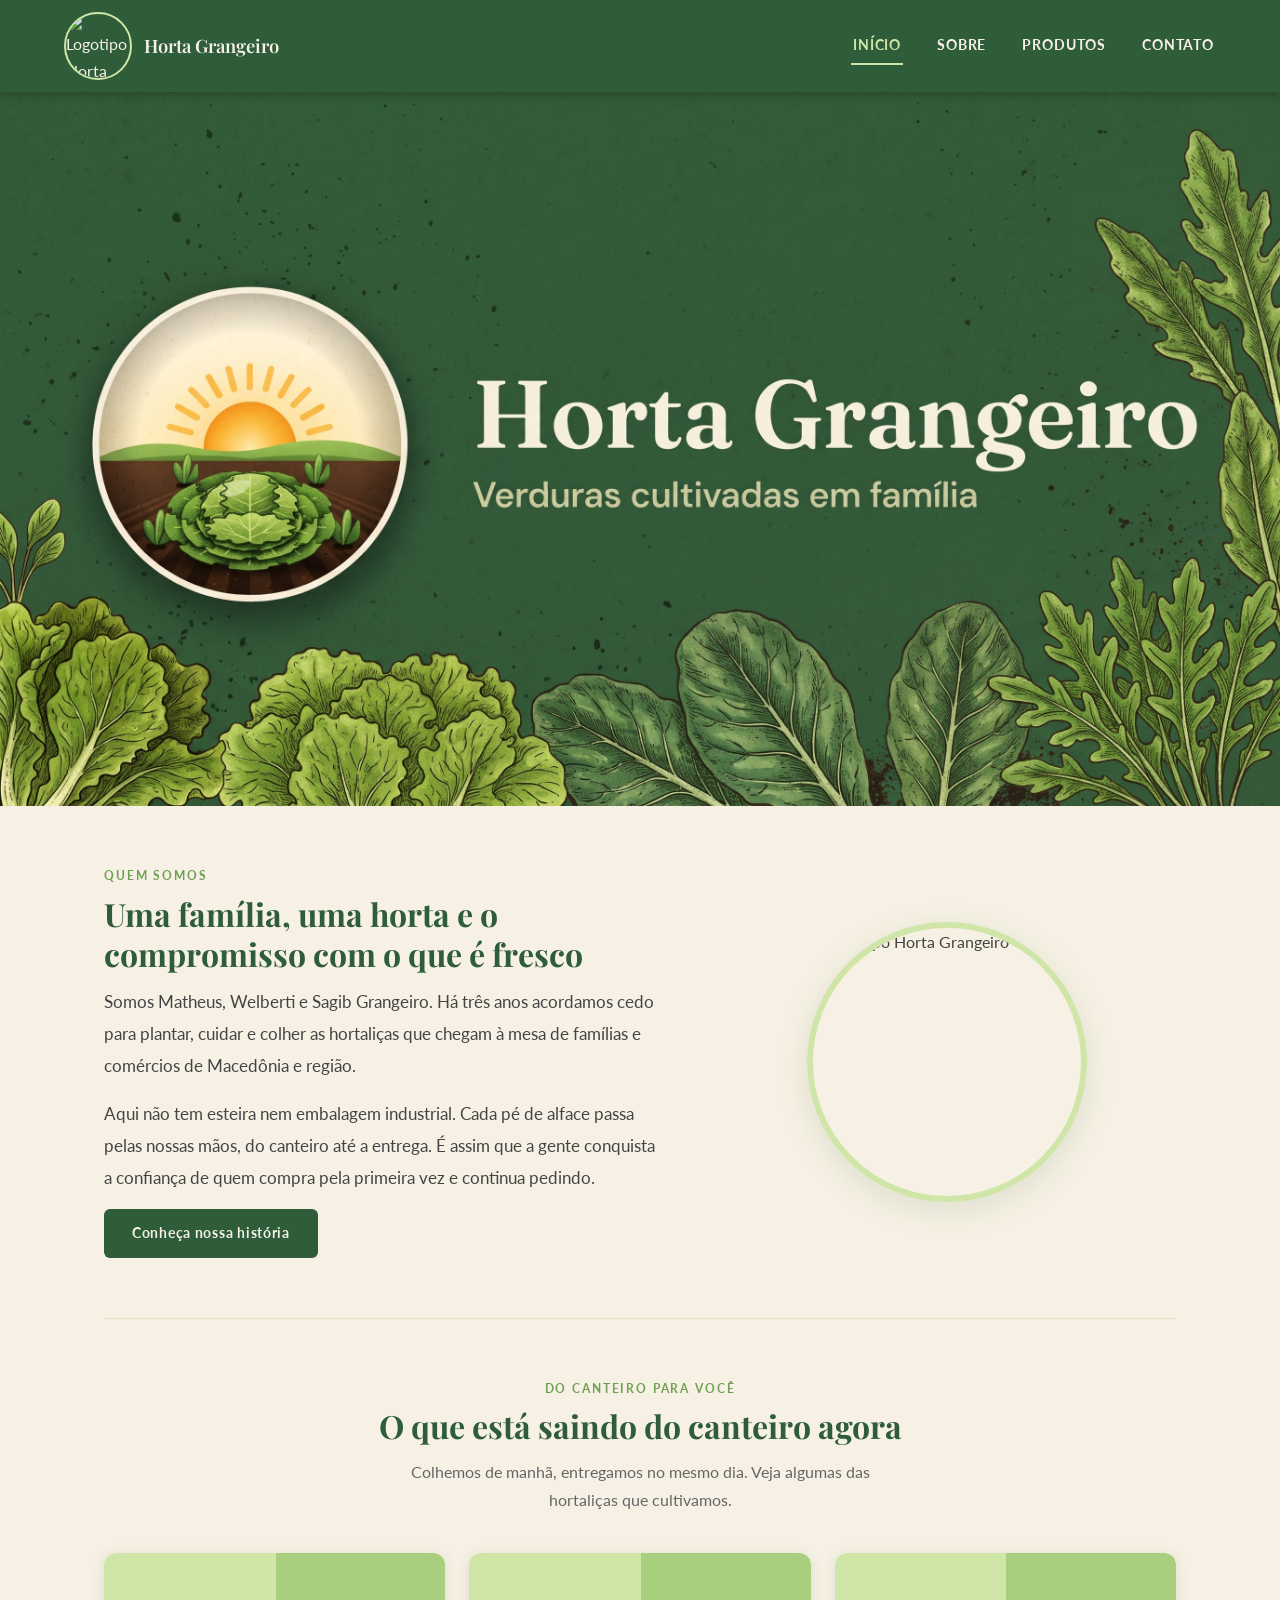
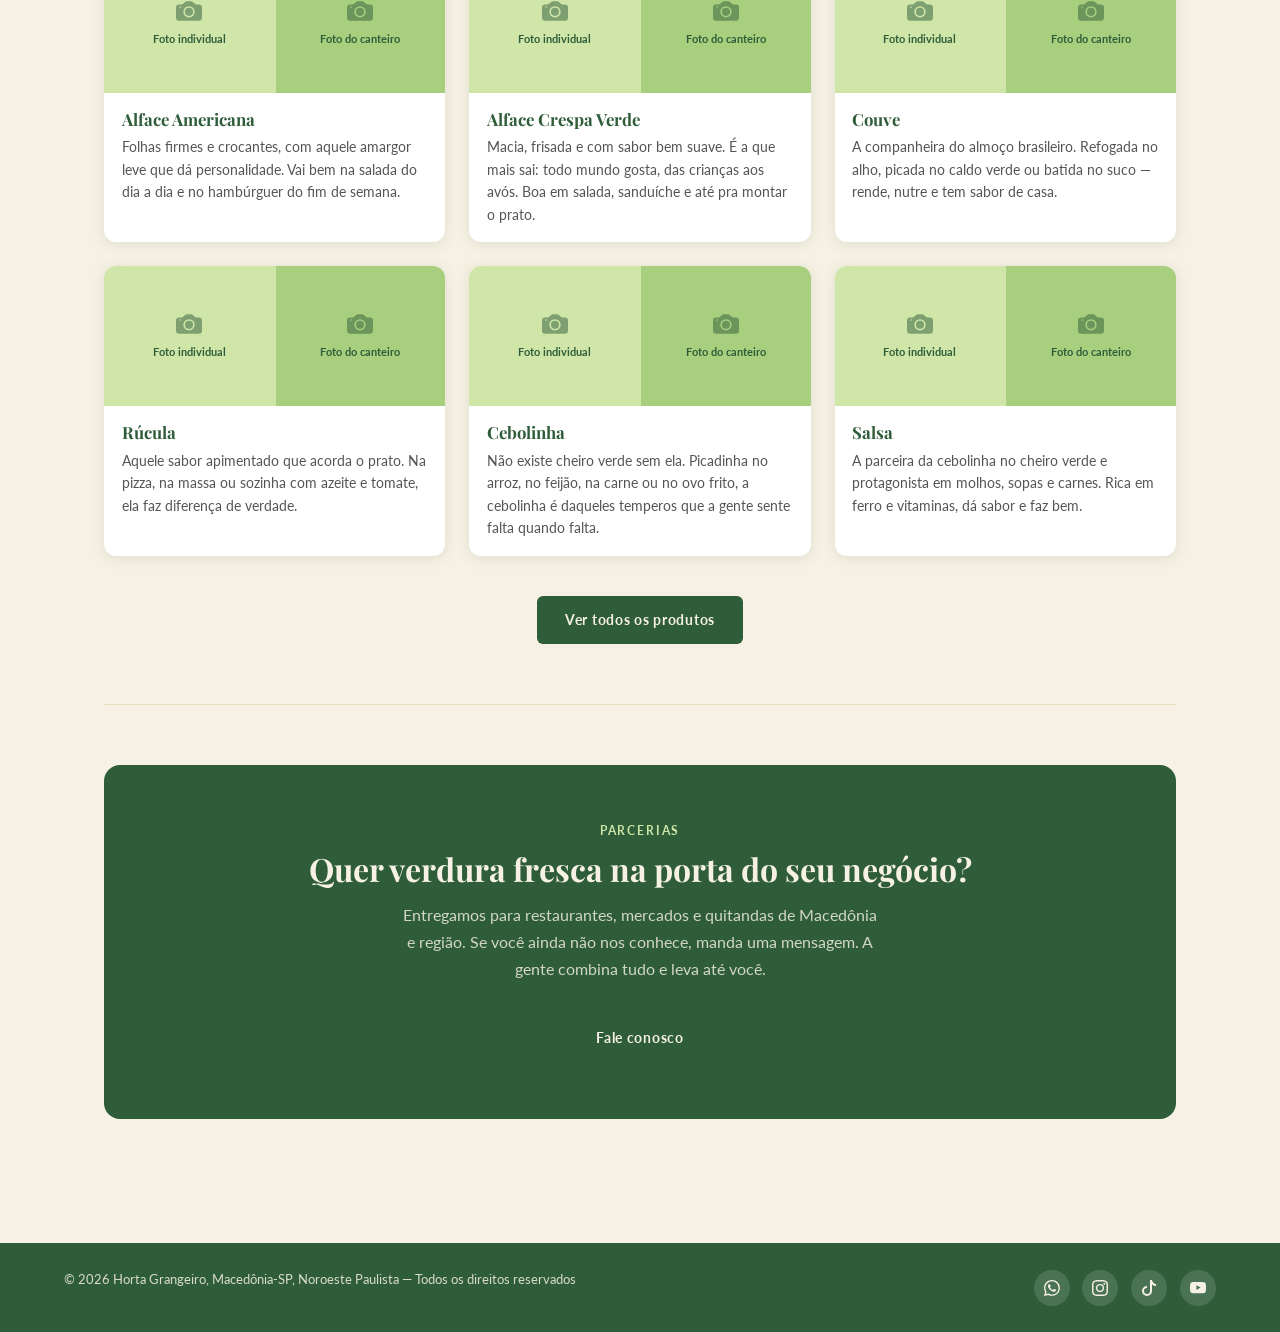
==== index.html @ 8662a0f0 "Atualizar estilos, imagens, scripts e páginas HTML Renomeia imagens, adiciona scripts JS para menu e" ====
<!DOCTYPE html>
<html lang="pt-BR">
<head>
    <meta charset="UTF-8">
    <meta name="viewport" content="width=device-width, initial-scale=1.0">
    <title>Horta Grangeiro — Verduras Frescas em Macedônia, SP</title>
    <meta name="description" content="Horta Grangeiro: hortaliças cultivadas com cuidado pela família Grangeiro em Macedônia, SP. Produtos frescos, saudáveis e direto da terra.">
    <meta property="og:title" content="Horta Grangeiro — Verduras Frescas em Macedônia, SP">
    <meta property="og:description" content="Hortaliças cultivadas com cuidado pela família Grangeiro em Macedônia, SP. Produtos frescos, saudáveis e direto da terra.">
    <meta property="og:type" content="website">
    <meta property="og:image" content="Assets/Imagens/logo.jpg">
    <meta property="og:locale" content="pt_BR">
    <link rel="icon" type="image/png" href="Assets/Imagens/Favicon/Retangulo.png">
    <link rel="stylesheet" href="Assets/Css/style.css">
    <link rel="stylesheet" href="Assets/Css/tablet.css">
    <link rel="stylesheet" href="Assets/Css/mobile.css">
</head>
<body>

    <a href="#conteudo-principal" class="pular-conteudo">Pular para o conteúdo</a>

    <header class="cabecalho">
        <a href="index.html" class="cabecalho-logo" aria-label="Horta Grangeiro — Voltar para a página inicial">
            <img src="Assets/Imagens/logo.jpg" alt="Logotipo Horta Grangeiro">
            <span class="cabecalho-nome">Horta Grangeiro</span>
        </a>

        <button type="button" class="menu-botao" aria-label="Abrir ou fechar menu de navegação" aria-expanded="false" aria-controls="navegacao-principal">
            <span></span><span></span><span></span>
        </button>

        <nav id="navegacao-principal" class="navegacao" aria-label="Menu principal da Horta Grangeiro">
            <a href="index.html" class="pagina-atual" aria-current="page">Início</a>
            <a href="sobre.html">Sobre</a>
            <a href="produtos.html">Produtos</a>
            <a href="contato.html">Contato</a>
        </nav>
    </header>

    <main class="conteudo" id="conteudo-principal">

        <section class="secao-banner">
            <h1 class="titulo-oculto">Horta Grangeiro — Verduras Frescas em Macedônia, SP</h1>
            <figure class="banner-principal">
                <img src="Assets/Imagens/banner-horta-grangeiro.jpg"
                     alt="Banner Horta Grangeiro — verduras frescas cultivadas em família"
                     width="1280" height="720">
            </figure>
        </section>

        <section class="secao" aria-labelledby="quem-somos-titulo">
            <div class="apresentacao-horta">
                <div class="apresentacao-texto">
                    <span class="rotulo-secao">Quem somos</span>
                    <h2 id="quem-somos-titulo">Uma família, uma horta e o compromisso com o que é fresco</h2>
                    <p>
                        Somos Matheus, Welberti e Sagib Grangeiro. Há três anos
                        acordamos cedo para plantar, cuidar e colher as hortaliças
                        que chegam à mesa de famílias e comércios de Macedônia e região.
                    </p>
                    <p>
                        Aqui não tem esteira nem embalagem industrial. Cada pé de alface
                        passa pelas nossas mãos, do canteiro até a entrega. É assim que
                        a gente conquista a confiança de quem compra pela primeira vez
                        e continua pedindo.
                    </p>
                    <a href="sobre.html" class="botao botao-verde">Conheça nossa história</a>
                </div>
                <figure class="apresentacao-imagem">
                    <img src="Assets/Imagens/logo.jpg" alt="Logotipo Horta Grangeiro">
                </figure>
            </div>
        </section>

        <section class="secao" aria-labelledby="destaque-titulo">
            <header class="destaques-titulo">
                <span class="rotulo-secao">Do canteiro para você</span>
                <h2 id="destaque-titulo">O que está saindo do canteiro agora</h2>
                <p>Colhemos de manhã, entregamos no mesmo dia. Veja algumas das hortaliças que cultivamos.</p>
            </header>

            <div class="grade-destaques">

                <article class="cartao-produto">
                    <figure class="cartao-fotos">
                        <div class="espaco-foto">
                            <svg viewBox="0 0 16 16" aria-hidden="true"><path d="M10.5 8.5a2.5 2.5 0 1 1-5 0 2.5 2.5 0 0 1 5 0"/><path d="M2 4a2 2 0 0 0-2 2v6a2 2 0 0 0 2 2h12a2 2 0 0 0 2-2V6a2 2 0 0 0-2-2h-1.172a2 2 0 0 1-1.414-.586l-.828-.828A2 2 0 0 0 9.172 2H6.828a2 2 0 0 0-1.414.586l-.828.828A2 2 0 0 1 3.172 4zm.5 2a.5.5 0 1 1 0-1 .5.5 0 0 1 0 1m9 2.5a3.5 3.5 0 1 1-7 0 3.5 3.5 0 0 1 7 0"/></svg>
                            <span>Foto individual</span>
                        </div>
                        <div class="espaco-foto">
                            <svg viewBox="0 0 16 16" aria-hidden="true"><path d="M10.5 8.5a2.5 2.5 0 1 1-5 0 2.5 2.5 0 0 1 5 0"/><path d="M2 4a2 2 0 0 0-2 2v6a2 2 0 0 0 2 2h12a2 2 0 0 0 2-2V6a2 2 0 0 0-2-2h-1.172a2 2 0 0 1-1.414-.586l-.828-.828A2 2 0 0 0 9.172 2H6.828a2 2 0 0 0-1.414.586l-.828.828A2 2 0 0 1 3.172 4zm.5 2a.5.5 0 1 1 0-1 .5.5 0 0 1 0 1m9 2.5a3.5 3.5 0 1 1-7 0 3.5 3.5 0 0 1 7 0"/></svg>
                            <span>Foto do canteiro</span>
                        </div>
                    </figure>
                    <div class="cartao-descricao">
                        <h3>Alface Americana</h3>
                        <p>Folhas firmes e crocantes, com aquele amargor leve que dá personalidade. Vai bem na salada do dia a dia e no hambúrguer do fim de semana.</p>
                    </div>
                </article>

                <article class="cartao-produto">
                    <figure class="cartao-fotos">
                        <div class="espaco-foto">
                            <svg viewBox="0 0 16 16" aria-hidden="true"><path d="M10.5 8.5a2.5 2.5 0 1 1-5 0 2.5 2.5 0 0 1 5 0"/><path d="M2 4a2 2 0 0 0-2 2v6a2 2 0 0 0 2 2h12a2 2 0 0 0 2-2V6a2 2 0 0 0-2-2h-1.172a2 2 0 0 1-1.414-.586l-.828-.828A2 2 0 0 0 9.172 2H6.828a2 2 0 0 0-1.414.586l-.828.828A2 2 0 0 1 3.172 4zm.5 2a.5.5 0 1 1 0-1 .5.5 0 0 1 0 1m9 2.5a3.5 3.5 0 1 1-7 0 3.5 3.5 0 0 1 7 0"/></svg>
                            <span>Foto individual</span>
                        </div>
                        <div class="espaco-foto">
                            <svg viewBox="0 0 16 16" aria-hidden="true"><path d="M10.5 8.5a2.5 2.5 0 1 1-5 0 2.5 2.5 0 0 1 5 0"/><path d="M2 4a2 2 0 0 0-2 2v6a2 2 0 0 0 2 2h12a2 2 0 0 0 2-2V6a2 2 0 0 0-2-2h-1.172a2 2 0 0 1-1.414-.586l-.828-.828A2 2 0 0 0 9.172 2H6.828a2 2 0 0 0-1.414.586l-.828.828A2 2 0 0 1 3.172 4zm.5 2a.5.5 0 1 1 0-1 .5.5 0 0 1 0 1m9 2.5a3.5 3.5 0 1 1-7 0 3.5 3.5 0 0 1 7 0"/></svg>
                            <span>Foto do canteiro</span>
                        </div>
                    </figure>
                    <div class="cartao-descricao">
                        <h3>Alface Crespa Verde</h3>
                        <p>Macia, frisada e com sabor bem suave. É a que mais sai: todo mundo gosta, das crianças aos avós. Boa em salada, sanduíche e até pra montar o prato.</p>
                    </div>
                </article>

                <article class="cartao-produto">
                    <figure class="cartao-fotos">
                        <div class="espaco-foto">
                            <svg viewBox="0 0 16 16" aria-hidden="true"><path d="M10.5 8.5a2.5 2.5 0 1 1-5 0 2.5 2.5 0 0 1 5 0"/><path d="M2 4a2 2 0 0 0-2 2v6a2 2 0 0 0 2 2h12a2 2 0 0 0 2-2V6a2 2 0 0 0-2-2h-1.172a2 2 0 0 1-1.414-.586l-.828-.828A2 2 0 0 0 9.172 2H6.828a2 2 0 0 0-1.414.586l-.828.828A2 2 0 0 1 3.172 4zm.5 2a.5.5 0 1 1 0-1 .5.5 0 0 1 0 1m9 2.5a3.5 3.5 0 1 1-7 0 3.5 3.5 0 0 1 7 0"/></svg>
                            <span>Foto individual</span>
                        </div>
                        <div class="espaco-foto">
                            <svg viewBox="0 0 16 16" aria-hidden="true"><path d="M10.5 8.5a2.5 2.5 0 1 1-5 0 2.5 2.5 0 0 1 5 0"/><path d="M2 4a2 2 0 0 0-2 2v6a2 2 0 0 0 2 2h12a2 2 0 0 0 2-2V6a2 2 0 0 0-2-2h-1.172a2 2 0 0 1-1.414-.586l-.828-.828A2 2 0 0 0 9.172 2H6.828a2 2 0 0 0-1.414.586l-.828.828A2 2 0 0 1 3.172 4zm.5 2a.5.5 0 1 1 0-1 .5.5 0 0 1 0 1m9 2.5a3.5 3.5 0 1 1-7 0 3.5 3.5 0 0 1 7 0"/></svg>
                            <span>Foto do canteiro</span>
                        </div>
                    </figure>
                    <div class="cartao-descricao">
                        <h3>Couve</h3>
                        <p>A companheira do almoço brasileiro. Refogada no alho, picada no caldo verde ou batida no suco — rende, nutre e tem sabor de casa.</p>
                    </div>
                </article>

                <article class="cartao-produto">
                    <figure class="cartao-fotos">
                        <div class="espaco-foto">
                            <svg viewBox="0 0 16 16" aria-hidden="true"><path d="M10.5 8.5a2.5 2.5 0 1 1-5 0 2.5 2.5 0 0 1 5 0"/><path d="M2 4a2 2 0 0 0-2 2v6a2 2 0 0 0 2 2h12a2 2 0 0 0 2-2V6a2 2 0 0 0-2-2h-1.172a2 2 0 0 1-1.414-.586l-.828-.828A2 2 0 0 0 9.172 2H6.828a2 2 0 0 0-1.414.586l-.828.828A2 2 0 0 1 3.172 4zm.5 2a.5.5 0 1 1 0-1 .5.5 0 0 1 0 1m9 2.5a3.5 3.5 0 1 1-7 0 3.5 3.5 0 0 1 7 0"/></svg>
                            <span>Foto individual</span>
                        </div>
                        <div class="espaco-foto">
                            <svg viewBox="0 0 16 16" aria-hidden="true"><path d="M10.5 8.5a2.5 2.5 0 1 1-5 0 2.5 2.5 0 0 1 5 0"/><path d="M2 4a2 2 0 0 0-2 2v6a2 2 0 0 0 2 2h12a2 2 0 0 0 2-2V6a2 2 0 0 0-2-2h-1.172a2 2 0 0 1-1.414-.586l-.828-.828A2 2 0 0 0 9.172 2H6.828a2 2 0 0 0-1.414.586l-.828.828A2 2 0 0 1 3.172 4zm.5 2a.5.5 0 1 1 0-1 .5.5 0 0 1 0 1m9 2.5a3.5 3.5 0 1 1-7 0 3.5 3.5 0 0 1 7 0"/></svg>
                            <span>Foto do canteiro</span>
                        </div>
                    </figure>
                    <div class="cartao-descricao">
                        <h3>Rúcula</h3>
                        <p>Aquele sabor apimentado que acorda o prato. Na pizza, na massa ou sozinha com azeite e tomate, ela faz diferença de verdade.</p>
                    </div>
                </article>

                <article class="cartao-produto">
                    <figure class="cartao-fotos">
                        <div class="espaco-foto">
                            <svg viewBox="0 0 16 16" aria-hidden="true"><path d="M10.5 8.5a2.5 2.5 0 1 1-5 0 2.5 2.5 0 0 1 5 0"/><path d="M2 4a2 2 0 0 0-2 2v6a2 2 0 0 0 2 2h12a2 2 0 0 0 2-2V6a2 2 0 0 0-2-2h-1.172a2 2 0 0 1-1.414-.586l-.828-.828A2 2 0 0 0 9.172 2H6.828a2 2 0 0 0-1.414.586l-.828.828A2 2 0 0 1 3.172 4zm.5 2a.5.5 0 1 1 0-1 .5.5 0 0 1 0 1m9 2.5a3.5 3.5 0 1 1-7 0 3.5 3.5 0 0 1 7 0"/></svg>
                            <span>Foto individual</span>
                        </div>
                        <div class="espaco-foto">
                            <svg viewBox="0 0 16 16" aria-hidden="true"><path d="M10.5 8.5a2.5 2.5 0 1 1-5 0 2.5 2.5 0 0 1 5 0"/><path d="M2 4a2 2 0 0 0-2 2v6a2 2 0 0 0 2 2h12a2 2 0 0 0 2-2V6a2 2 0 0 0-2-2h-1.172a2 2 0 0 1-1.414-.586l-.828-.828A2 2 0 0 0 9.172 2H6.828a2 2 0 0 0-1.414.586l-.828.828A2 2 0 0 1 3.172 4zm.5 2a.5.5 0 1 1 0-1 .5.5 0 0 1 0 1m9 2.5a3.5 3.5 0 1 1-7 0 3.5 3.5 0 0 1 7 0"/></svg>
                            <span>Foto do canteiro</span>
                        </div>
                    </figure>
                    <div class="cartao-descricao">
                        <h3>Cebolinha</h3>
                        <p>Não existe cheiro verde sem ela. Picadinha no arroz, no feijão, na carne ou no ovo frito, a cebolinha é daqueles temperos que a gente sente falta quando falta.</p>
                    </div>
                </article>

                <article class="cartao-produto">
                    <figure class="cartao-fotos">
                        <div class="espaco-foto">
                            <svg viewBox="0 0 16 16" aria-hidden="true"><path d="M10.5 8.5a2.5 2.5 0 1 1-5 0 2.5 2.5 0 0 1 5 0"/><path d="M2 4a2 2 0 0 0-2 2v6a2 2 0 0 0 2 2h12a2 2 0 0 0 2-2V6a2 2 0 0 0-2-2h-1.172a2 2 0 0 1-1.414-.586l-.828-.828A2 2 0 0 0 9.172 2H6.828a2 2 0 0 0-1.414.586l-.828.828A2 2 0 0 1 3.172 4zm.5 2a.5.5 0 1 1 0-1 .5.5 0 0 1 0 1m9 2.5a3.5 3.5 0 1 1-7 0 3.5 3.5 0 0 1 7 0"/></svg>
                            <span>Foto individual</span>
                        </div>
                        <div class="espaco-foto">
                            <svg viewBox="0 0 16 16" aria-hidden="true"><path d="M10.5 8.5a2.5 2.5 0 1 1-5 0 2.5 2.5 0 0 1 5 0"/><path d="M2 4a2 2 0 0 0-2 2v6a2 2 0 0 0 2 2h12a2 2 0 0 0 2-2V6a2 2 0 0 0-2-2h-1.172a2 2 0 0 1-1.414-.586l-.828-.828A2 2 0 0 0 9.172 2H6.828a2 2 0 0 0-1.414.586l-.828.828A2 2 0 0 1 3.172 4zm.5 2a.5.5 0 1 1 0-1 .5.5 0 0 1 0 1m9 2.5a3.5 3.5 0 1 1-7 0 3.5 3.5 0 0 1 7 0"/></svg>
                            <span>Foto do canteiro</span>
                        </div>
                    </figure>
                    <div class="cartao-descricao">
                        <h3>Salsa</h3>
                        <p>A parceira da cebolinha no cheiro verde e protagonista em molhos, sopas e carnes. Rica em ferro e vitaminas, dá sabor e faz bem.</p>
                    </div>
                </article>

            </div>

            <div class="texto-centralizado">
                <a href="produtos.html" class="botao botao-verde">Ver todos os produtos</a>
            </div>
        </section>

        <section class="secao" aria-labelledby="parceria-titulo">
            <aside class="faixa-parceria">
                <span class="rotulo-secao rotulo-secao-claro">Parcerias</span>
                <h2 id="parceria-titulo">Quer verdura fresca na porta do seu negócio?</h2>
                <p>
                    Entregamos para restaurantes, mercados e quitandas de Macedônia
                    e região. Se você ainda não nos conhece, manda uma mensagem.
                    A gente combina tudo e leva até você.
                </p>
                <a href="contato.html" class="botao botao-verde">Fale conosco</a>
            </aside>
        </section>

    </main>

    <footer class="rodape">
        <div class="rodape-conteudo">
            <p class="rodape-direitos">
                &copy; 2026 Horta Grangeiro, Macedônia-SP, Noroeste Paulista &mdash; Todos os direitos reservados
            </p>
            <nav class="rodape-redes" aria-label="Redes sociais da Horta Grangeiro">
                <a href="https://wa.me/5517997352377" class="link-rede-social" aria-label="WhatsApp da Horta Grangeiro" target="_blank" rel="noopener noreferrer">
                    <svg viewBox="0 0 16 16" aria-hidden="true"><path d="M13.601 2.326A7.85 7.85 0 0 0 7.994 0C3.627 0 .068 3.558.064 7.926c0 1.399.366 2.76 1.057 3.965L0 16l4.204-1.102a7.9 7.9 0 0 0 3.79.965h.004c4.368 0 7.926-3.558 7.93-7.93A7.9 7.9 0 0 0 13.6 2.326zM7.994 14.521a6.6 6.6 0 0 1-3.356-.92l-.24-.144-2.494.654.666-2.433-.156-.251a6.56 6.56 0 0 1-1.007-3.505c0-3.626 2.957-6.584 6.591-6.584a6.56 6.56 0 0 1 4.66 1.931 6.56 6.56 0 0 1 1.928 4.66c-.004 3.639-2.961 6.592-6.592 6.592m3.615-4.934c-.197-.099-1.17-.578-1.353-.646-.182-.065-.315-.099-.445.099-.133.197-.513.646-.627.775-.114.133-.232.148-.43.05-.197-.1-.836-.308-1.592-.985-.59-.525-.985-1.175-1.103-1.372-.114-.198-.011-.304.088-.403.087-.088.197-.232.296-.346.1-.114.133-.198.198-.33.065-.134.034-.248-.015-.347-.05-.099-.445-1.076-.612-1.47-.16-.389-.323-.335-.445-.34-.114-.007-.247-.007-.38-.007a.73.73 0 0 0-.529.247c-.182.198-.691.677-.691 1.654s.71 1.916.81 2.049c.098.133 1.394 2.132 3.383 2.992.47.205.84.326 1.129.418.475.152.904.129 1.246.08.38-.058 1.171-.48 1.338-.943.164-.464.164-.86.114-.943-.049-.084-.182-.133-.38-.232"/></svg>
                </a>
                <a href="https://www.instagram.com/hortagrangeiro?obrf=MWZiNzkzaWNvMmhsYw==" class="link-rede-social" aria-label="Instagram da Horta Grangeiro" target="_blank" rel="noopener noreferrer">
                    <svg viewBox="0 0 16 16" aria-hidden="true"><path d="M8 0C5.829 0 5.556.01 4.703.048 3.85.088 3.269.222 2.76.42a3.9 3.9 0 0 0-1.417.923A3.9 3.9 0 0 0 .42 2.76C.222 3.268.087 3.85.048 4.7.01 5.555 0 5.827 0 8.001c0 2.172.01 2.444.048 3.297.04.852.174 1.433.372 1.942.205.526.478.972.923 1.417.444.445.89.719 1.416.923.51.198 1.09.333 1.942.372C5.555 15.99 5.827 16 8 16s2.444-.01 3.298-.048c.851-.04 1.434-.174 1.943-.372a3.9 3.9 0 0 0 1.416-.923c.445-.445.718-.891.923-1.417.197-.509.332-1.09.372-1.942C15.99 10.445 16 10.173 16 8s-.01-2.445-.048-3.299c-.04-.851-.175-1.433-.372-1.941a3.9 3.9 0 0 0-.923-1.417A3.9 3.9 0 0 0 13.24.42c-.51-.198-1.092-.333-1.943-.372C10.443.01 10.172 0 7.998 0zm-.717 1.442h.718c2.136 0 2.389.007 3.232.046.78.035 1.204.166 1.486.275.373.145.64.319.92.599s.453.546.598.92c.11.281.24.705.275 1.485.039.843.047 1.096.047 3.231s-.008 2.389-.047 3.232c-.035.78-.166 1.203-.275 1.485a2.5 2.5 0 0 1-.599.919c-.28.28-.546.453-.92.598-.28.11-.704.24-1.485.276-.843.038-1.096.047-3.232.047s-2.39-.009-3.233-.047c-.78-.036-1.203-.166-1.485-.276a2.5 2.5 0 0 1-.92-.598 2.5 2.5 0 0 1-.6-.92c-.109-.281-.24-.705-.275-1.485-.038-.843-.046-1.096-.046-3.233s.008-2.388.046-3.231c.036-.78.166-1.204.276-1.486.145-.373.319-.64.599-.92s.546-.453.92-.598c.282-.11.705-.24 1.485-.276.738-.034 1.024-.044 2.515-.045zm4.988 1.328a.96.96 0 1 0 0 1.92.96.96 0 0 0 0-1.92m-4.27 1.122a4.109 4.109 0 1 0 0 8.217 4.109 4.109 0 0 0 0-8.217m0 1.441a2.667 2.667 0 1 1 0 5.334 2.667 2.667 0 0 1 0-5.334"/></svg>
                </a>
                <a href="https://www.tiktok.com/@hortagrangeiro" class="link-rede-social" aria-label="TikTok da Horta Grangeiro" target="_blank" rel="noopener noreferrer">
                    <svg viewBox="0 0 16 16" aria-hidden="true"><path d="M9 0h1.98c.144.715.54 1.617 1.235 2.512C12.895 3.389 13.797 4 15 4v2c-1.753 0-3.07-.814-4-1.829V11a5 5 0 1 1-5-5v2a3 3 0 1 0 3 3z"/></svg>
                </a>
                <a href="https://www.youtube.com/@HortaGrangeiro" class="link-rede-social" aria-label="YouTube da Horta Grangeiro" target="_blank" rel="noopener noreferrer">
                    <svg viewBox="0 0 16 16" aria-hidden="true"><path d="M8.051 1.999h.089c.822.003 4.987.033 6.11.335a2.01 2.01 0 0 1 1.415 1.42c.101.38.172.883.22 1.402l.01.104.022.26.008.104c.065.914.073 1.77.074 1.957v.075c-.001.194-.01 1.108-.082 2.06l-.008.105-.009.104c-.05.572-.124 1.14-.235 1.558a2.01 2.01 0 0 1-1.415 1.42c-1.16.312-5.569.334-6.18.335h-.142c-.309 0-1.587-.006-2.927-.052l-.17-.006-.087-.004-.171-.007-.171-.007c-1.11-.049-2.167-.128-2.654-.26a2.01 2.01 0 0 1-1.415-1.419c-.111-.417-.185-.986-.235-1.558L.09 9.82l-.008-.104A31 31 0 0 1 0 7.68v-.123c.002-.215.01-.958.064-1.778l.007-.103.003-.052.008-.104.022-.26.01-.104c.048-.519.119-1.023.22-1.402a2.01 2.01 0 0 1 1.415-1.42c.487-.13 1.544-.21 2.654-.26l.17-.007.172-.006.086-.003.171-.007A100 100 0 0 1 7.858 2zM6.4 5.209v4.818l4.157-2.408z"/></svg>
                </a>
            </nav>
        </div>
    </footer>

    <script src="Assets/javascript/menu.js"></script>
</body>
</html>
---- Assets/Css/style.css ----
@import url('https://fonts.googleapis.com/css2?family=Playfair+Display:wght@400;600;700&family=Lato:wght@400;700&display=swap');

*, *::before, *::after {
    margin: 0;
    padding: 0;
    box-sizing: border-box;
}

:root {
    --verde-escuro: #2F5D3A;
    --verde-claro: #CFE6A8;
    --verde-medio: #A8CF7E;
    --verde-folha: #6FA053;
    --creme: #F6F1E4;
    --areia: #E9DFC3;
    --cinza: #444444;
    --cinza-medio: #555555;
    --cinza-claro: #666666;
    --sombra: rgba(47, 93, 58, 0.12);
}

body {
    font-family: 'Lato', Arial, sans-serif;
    background-color: var(--creme);
    color: var(--cinza);
    line-height: 1.7;
}

h1, h2, h3, h4 {
    font-family: 'Playfair Display', Georgia, serif;
    color: var(--verde-escuro);
    line-height: 1.25;
}

h1 { font-size: 2.4rem; margin-bottom: 0.75rem; }
h2 { font-size: 2rem; margin-bottom: 0.75rem; }
h3 { font-size: 1.25rem; margin-bottom: 0.5rem; }
h4 { font-size: 1rem; margin-bottom: 0.4rem; }

p {
    margin-bottom: 1rem;
}

p:last-child { margin-bottom: 0; }
a { text-decoration: none; color: inherit; }
img { display: block; max-width: 100%; }

.cabecalho {
    background-color: var(--verde-escuro);
    color: var(--creme);
    padding: 12px 5%;
    display: flex;
    align-items: center;
    justify-content: space-between;
    position: sticky;
    top: 0;
    z-index: 200;
    box-shadow: 0 2px 10px rgba(0, 0, 0, 0.25);
}

.cabecalho-logo {
    display: flex;
    align-items: center;
    gap: 12px;
}

.cabecalho-logo img {
    width: 68px;
    height: 68px;
    object-fit: cover;
    border-radius: 50%;
    border: 2px solid var(--verde-claro);
}

.cabecalho-nome {
    font-family: 'Playfair Display', serif;
    font-size: 1.15rem;
    color: var(--creme);
    font-weight: 600;
}

.navegacao {
    display: flex;
    align-items: center;
    gap: 2rem;
}

.navegacao a {
    color: var(--creme);
    font-size: 0.88rem;
    font-weight: 700;
    letter-spacing: 0.06em;
    text-transform: uppercase;
    padding: 6px 2px;
    border-bottom: 2px solid transparent;
    transition: border-color 0.2s, color 0.2s;
}

.navegacao a:hover,
.navegacao a.pagina-atual {
    border-bottom-color: var(--verde-claro);
    color: var(--verde-claro);
}

.menu-botao {
    display: none;
    flex-direction: column;
    gap: 5px;
    background: none;
    border: none;
    cursor: pointer;
    padding: 4px;
}

.menu-botao span {
    display: block;
    width: 24px;
    height: 2px;
    background-color: var(--creme);
    border-radius: 2px;
}


.topo-pagina {
    background-color: var(--verde-escuro);
    color: var(--creme);
    padding: 52px 5%;
    text-align: center;
}

.topo-pagina h1 {
    color: var(--creme);
    font-size: 2.3rem;
    margin-bottom: 0.5rem;
}

.topo-pagina p {
    color: rgba(246, 241, 228, 0.8);
    max-width: 520px;
    margin: 0 auto;
}

.conteudo {
    max-width: 1200px;
    margin: 0 auto;
    padding: 0 5%;
    display: grid;
    grid-template-columns: 1fr;
}

.secao {
    padding: 60px 0;
}

.secao + .secao {
    border-top: 1px solid var(--areia);
}

.rotulo-secao {
    display: block;
    font-size: 0.72rem;
    font-weight: 700;
    letter-spacing: 0.16em;
    text-transform: uppercase;
    color: var(--verde-folha);
    margin-bottom: 0.5rem;
}

.rotulo-secao-claro {
    color: var(--verde-claro);
}

.texto-centralizado {
    text-align: center;
}

.apresentacao-horta {
    display: grid;
    grid-template-columns: 1.1fr 0.9fr;
    grid-template-areas: "texto imagem";
    gap: 3.5rem;
    align-items: center;
}

.apresentacao-texto { grid-area: texto; }
.apresentacao-imagem { grid-area: imagem; }

.apresentacao-texto p {
    font-size: 1.05rem;
    line-height: 1.9;
}

.apresentacao-imagem img {
    width: 280px;
    height: 280px;
    object-fit: cover;
    border-radius: 50%;
    border: 6px solid var(--verde-claro);
    box-shadow: 0 8px 32px var(--sombra);
    margin: 0 auto;
}

.cartao-produto {
    background: #fff;
    border-radius: 12px;
    overflow: hidden;
    box-shadow: 0 2px 14px var(--sombra);
    display: flex;
    flex-direction: column;
}

.cartao-fotos {
    display: grid;
    grid-template-columns: 1fr 1fr;
}

.espaco-foto {
    height: 140px;
    display: flex;
    flex-direction: column;
    align-items: center;
    justify-content: center;
    gap: 6px;
    padding: 8px;
    background-color: var(--verde-claro);
    color: var(--verde-escuro);
    font-size: 0.68rem;
    font-weight: 700;
    text-align: center;
}

.espaco-foto:nth-child(2) {
    background-color: var(--verde-medio);
    border-left: 1px solid var(--verde-claro);
}

.espaco-foto svg {
    width: 26px;
    height: 26px;
    opacity: 0.5;
    fill: var(--verde-escuro);
}

.cartao-descricao {
    padding: 1rem 1.1rem;
    flex: 1;
    display: flex;
    flex-direction: column;
}

.cartao-descricao h3 {
    font-size: 1.05rem;
    margin-bottom: 0.4rem;
}

.cartao-descricao p {
    font-size: 0.88rem;
    color: var(--cinza-medio);
    margin: 0;
    flex: 1;
    line-height: 1.6;
}

.destaques-titulo {
    text-align: center;
    margin-bottom: 2.5rem;
}

.destaques-titulo p {
    max-width: 500px;
    margin: 0 auto;
    color: var(--cinza-claro);
}

.grade-destaques {
    display: grid;
    grid-template-columns: repeat(3, 1fr);
    gap: 1.5rem;
    margin-bottom: 2.5rem;
}

.faixa-parceria {
    background-color: var(--verde-escuro);
    border-radius: 16px;
    padding: 3.5rem 2.5rem;
    text-align: center;
    color: var(--creme);
}

.faixa-parceria h2 {
    color: var(--creme);
}

.faixa-parceria p {
    color: rgba(246, 241, 228, 0.82);
    max-width: 480px;
    margin: 0 auto 2rem;
}

.historia-horta {
    display: grid;
    grid-template-columns: 1fr 1fr;
    grid-template-areas: "texto foto";
    gap: 3rem;
    align-items: center;
}

.historia-texto { grid-area: texto; }
.historia-foto { grid-area: foto; }

.espaco-foto-grande {
    width: 100%;
    height: 320px;
    background: var(--verde-claro);
    border-radius: 12px;
    display: flex;
    align-items: center;
    justify-content: center;
    color: var(--verde-escuro);
    font-weight: 700;
    text-align: center;
    padding: 2rem;
    box-shadow: 0 6px 24px var(--sombra);
}

.icone-espaco-foto {
    opacity: 0.4;
    fill: var(--verde-escuro);
    display: block;
    margin: 0 auto 0.75rem;
}

#titulo-missao {
    margin-bottom: 2rem;
}

.grade-missao {
    display: grid;
    grid-template-columns: repeat(3, 1fr);
    gap: 1.5rem;
}

.cartao-missao {
    background: #fff;
    border-radius: 12px;
    padding: 1.8rem;
    box-shadow: 0 2px 12px var(--sombra);
    border-top: 4px solid var(--verde-escuro);
}

.cartao-missao h3 {
    font-size: 1.1rem;
    margin-bottom: 0.75rem;
}

.cartao-missao p {
    font-size: 0.9rem;
    color: var(--cinza-medio);
    font-style: italic;
}

.icone-cartao {
    display: inline-block;
    vertical-align: -3px;
    margin-right: 6px;
    fill: var(--verde-escuro);
}

.titulo-equipe {
    text-align: center;
    margin-bottom: 2.5rem;
}

.grade-equipe {
    display: grid;
    grid-template-columns: repeat(3, 1fr);
    gap: 1.5rem;
}

.cartao-membro {
    text-align: center;
    background: #fff;
    border-radius: 12px;
    padding: 2rem 1.5rem;
    box-shadow: 0 2px 12px var(--sombra);
}

.membro-foto {
    width: 96px;
    height: 96px;
    border-radius: 50%;
    background: var(--verde-claro);
    display: flex;
    align-items: center;
    justify-content: center;
    margin: 0 auto 1rem;
}

.membro-foto svg {
    width: 40px;
    height: 40px;
    opacity: 0.5;
    fill: var(--verde-escuro);
}

.cartao-membro h3 {
    font-size: 1rem;
    margin-bottom: 0.25rem;
}

.membro-cargo {
    display: block;
    font-size: 0.8rem;
    color: var(--verde-folha);
    font-weight: 700;
    letter-spacing: 0.05em;
    text-transform: uppercase;
    margin-bottom: 0.75rem;
}

.cartao-membro p {
    font-size: 0.88rem;
    color: var(--cinza-claro);
    font-style: italic;
}

.catalogo-titulo {
    text-align: center;
    margin-bottom: 2.5rem;
}

.catalogo-titulo p {
    max-width: 520px;
    margin: 0.5rem auto 0;
    color: var(--cinza-claro);
}

.grade-produtos {
    display: grid;
    grid-template-columns: repeat(3, 1fr);
    gap: 1.5rem;
}

.caixa-interesse {
    text-align: center;
    margin-top: 3rem;
    padding: 2.5rem;
    background: #fff;
    border-radius: 12px;
    box-shadow: 0 2px 14px var(--sombra);
}

.caixa-interesse h3 {
    margin-bottom: 0.5rem;
}

.caixa-interesse p {
    color: var(--cinza-claro);
    max-width: 420px;
    margin: 0 auto 1.5rem;
}

.grade-contato {
    display: grid;
    grid-template-columns: 1.3fr 1fr;
    grid-template-areas: "formulario informacoes";
    gap: 3rem;
    align-items: start;
}

.formulario-parceria { grid-area: formulario; }

.formulario-descricao {
    color: var(--cinza-claro);
    margin-bottom: 1.5rem;
    font-size: 0.95rem;
}

.grupo-campo {
    margin-bottom: 1.2rem;
}

.grupo-campo label {
    display: block;
    font-size: 0.88rem;
    font-weight: 700;
    color: var(--verde-escuro);
    margin-bottom: 6px;
}

.grupo-campo input,
.grupo-campo textarea {
    width: 100%;
    padding: 10px 14px;
    border: 2px solid var(--areia);
    border-radius: 6px;
    font-family: 'Lato', sans-serif;
    font-size: 0.95rem;
    background-color: #fff;
    color: var(--cinza);
    transition: border-color 0.2s;
}

.grupo-campo input:focus,
.grupo-campo textarea:focus {
    border-color: var(--verde-escuro);
    outline: 2px solid var(--verde-escuro);
    outline-offset: 2px;
}

.grupo-campo textarea {
    min-height: 140px;
    resize: vertical;
}

.campo-obrigatorio {
    color: #c0392b;
    margin-left: 1px;
}

.aviso-obrigatorios {
    font-size: 0.78rem;
    color: #888;
    margin-top: 0.6rem;
    text-align: center;
}

.informacoes-contato {
    grid-area: informacoes;
    background: #fff;
    border-radius: 12px;
    padding: 2rem;
    box-shadow: 0 2px 14px var(--sombra);
}

.cartao-informacao {
    display: flex;
    gap: 12px;
    align-items: flex-start;
    margin-bottom: 1.4rem;
}

.cartao-informacao h4 {
    font-family: 'Lato', sans-serif;
    font-size: 0.8rem;
    font-weight: 700;
    color: var(--verde-folha);
    text-transform: uppercase;
    letter-spacing: 0.06em;
    margin-bottom: 4px;
}

.cartao-informacao p {
    font-size: 0.9rem;
    color: var(--cinza-medio);
    margin: 0;
}

.icone-informacao {
    width: 40px;
    height: 40px;
    border-radius: 8px;
    background: var(--verde-claro);
    display: flex;
    align-items: center;
    justify-content: center;
    flex-shrink: 0;
}

.icone-informacao svg {
    width: 20px;
    height: 20px;
    fill: var(--verde-escuro);
}

.texto-provisorio {
    color: #888;
}

.contato-direto {
    margin-top: 1.8rem;
}

.contato-subtitulo {
    font-weight: 600;
    color: var(--verde-escuro);
    margin-bottom: 0.8rem;
}

.aviso-whatsapp {
    font-size: 0.8rem;
    color: #888;
    margin-top: 0.5rem;
}

.redes-contato {
    display: flex;
    gap: 0.75rem;
    flex-wrap: wrap;
}

.redes-contato .link-rede-social {
    background-color: var(--verde-escuro);
}

.secao-redes {
    margin-top: 1.5rem;
}

.botao {
    display: inline-block;
    padding: 12px 28px;
    border-radius: 6px;
    font-family: 'Lato', sans-serif;
    font-size: 0.9rem;
    font-weight: 700;
    letter-spacing: 0.05em;
    cursor: pointer;
    border: none;
}

.botao-verde {
    background-color: var(--verde-escuro);
    color: var(--creme);
}

.botao-largura-total {
    display: block;
    width: 100%;
    text-align: center;
    margin-top: 0.5rem;
}

.botao-whatsapp {
    background-color: #25D366;
    color: #fff;
    display: inline-flex;
    align-items: center;
    justify-content: center;
    gap: 8px;
    width: 100%;
    margin-top: 1.2rem;
}

.botao-whatsapp svg {
    width: 20px;
    height: 20px;
    fill: #fff;
}

.rodape {
    background-color: var(--verde-escuro);
    color: var(--creme);
    padding: 1.6rem 5%;
    margin-top: 4rem;
}

.rodape-conteudo {
    max-width: 1200px;
    margin: 0 auto;
    display: flex;
    align-items: center;
    justify-content: space-between;
    flex-wrap: wrap;
    gap: 1rem;
}

.rodape-direitos {
    font-size: 0.82rem;
    color: rgba(246, 241, 228, 0.85);
}

.rodape-redes {
    display: flex;
    align-items: center;
    gap: 0.8rem;
}

.link-rede-social {
    display: flex;
    align-items: center;
    justify-content: center;
    width: 36px;
    height: 36px;
    border-radius: 50%;
    background-color: rgba(255, 255, 255, 0.13);
}

.link-rede-social svg {
    width: 16px;
    height: 16px;
    fill: var(--creme);
}

.pular-conteudo {
    position: absolute;
    top: -100%;
    left: 16px;
    background: var(--verde-escuro);
    color: var(--creme);
    padding: 8px 16px;
    border-radius: 0 0 6px 6px;
    font-size: 0.9rem;
    font-weight: 700;
    z-index: 300;
}

.pular-conteudo:focus {
    top: 0;
}

.titulo-oculto {
    position: absolute;
    width: 1px;
    height: 1px;
    padding: 0;
    margin: -1px;
    overflow: hidden;
    clip: rect(0, 0, 0, 0);
    white-space: nowrap;
    border: 0;
}

.secao-banner {
    grid-column: 1 / -1;
    width: 100vw;
    margin-left: calc(-50vw + 50%);
    line-height: 0;
}

.secao-banner .banner-principal {
    margin: 0;
}

.secao-banner .banner-principal img {
    width: 100%;
    height: auto;
}

.navegacao a:focus-visible,
.botao:focus-visible,
.link-rede-social:focus-visible,
.cabecalho-logo:focus-visible,
.menu-botao:focus-visible {
    outline: 2px solid var(--verde-claro);
    outline-offset: 2px;
}

.campos-formulario {
    border: none;
    padding: 0;
    margin: 0;
}

.campos-formulario legend {
    position: absolute;
    width: 1px;
    height: 1px;
    padding: 0;
    margin: -1px;
    overflow: hidden;
    clip: rect(0, 0, 0, 0);
    white-space: nowrap;
    border: 0;
}

.mensagem-envio {
    padding: 12px 16px;
    border-radius: 6px;
    font-size: 0.9rem;
    font-weight: 700;
    margin-top: 1rem;
    text-align: center;
}

.mensagem-sucesso {
    background-color: var(--verde-claro);
    color: var(--verde-escuro);
}

.mensagem-erro {
    background-color: #fde8e8;
    color: #c0392b;
}

@media (prefers-reduced-motion: reduce) {
    *, *::before, *::after {
        transition-duration: 0.01ms !important;
        animation-duration: 0.01ms !important;
    }
}
---- Assets/Css/mobile.css ----
@media (max-width: 600px) {

    h2 { font-size: 1.55rem; }
    .topo-pagina h1 { font-size: 1.75rem; }

    .grade-destaques,
    .grade-produtos,
    .grade-missao,
    .grade-equipe {
        grid-template-columns: 1fr;
    }

    .menu-botao {
        display: flex;
    }

    .navegacao {
        display: none;
        position: absolute;
        top: 100%;
        left: 0;
        right: 0;
        background-color: var(--verde-escuro);
        flex-direction: column;
        padding: 0.5rem 5%;
        gap: 0;
        border-top: 1px solid rgba(255, 255, 255, 0.15);
        box-shadow: 0 4px 12px rgba(0, 0, 0, 0.2);
        z-index: 190;
    }

    .navegacao-aberta {
        display: flex;
    }

    .navegacao a {
        padding: 14px 0;
        border-bottom: 1px solid rgba(255, 255, 255, 0.1);
        font-size: 0.95rem;
        width: 100%;
    }

    .navegacao a:last-child {
        border-bottom: none;
    }

    .cabecalho {
        position: relative;
    }

    .rodape-conteudo {
        flex-direction: column;
        text-align: center;
        gap: 1.2rem;
    }

    .conteudo {
        padding: 0 max(4%, 16px);
    }

    .secao {
        padding: 2.5rem 0;
    }

    .banner-principal img {
        min-height: 220px;
        object-position: center;
    }

    .topo-pagina {
        padding: 4rem 5% 3rem;
    }

    .grupo-campo {
        margin-bottom: 1rem;
    }
}
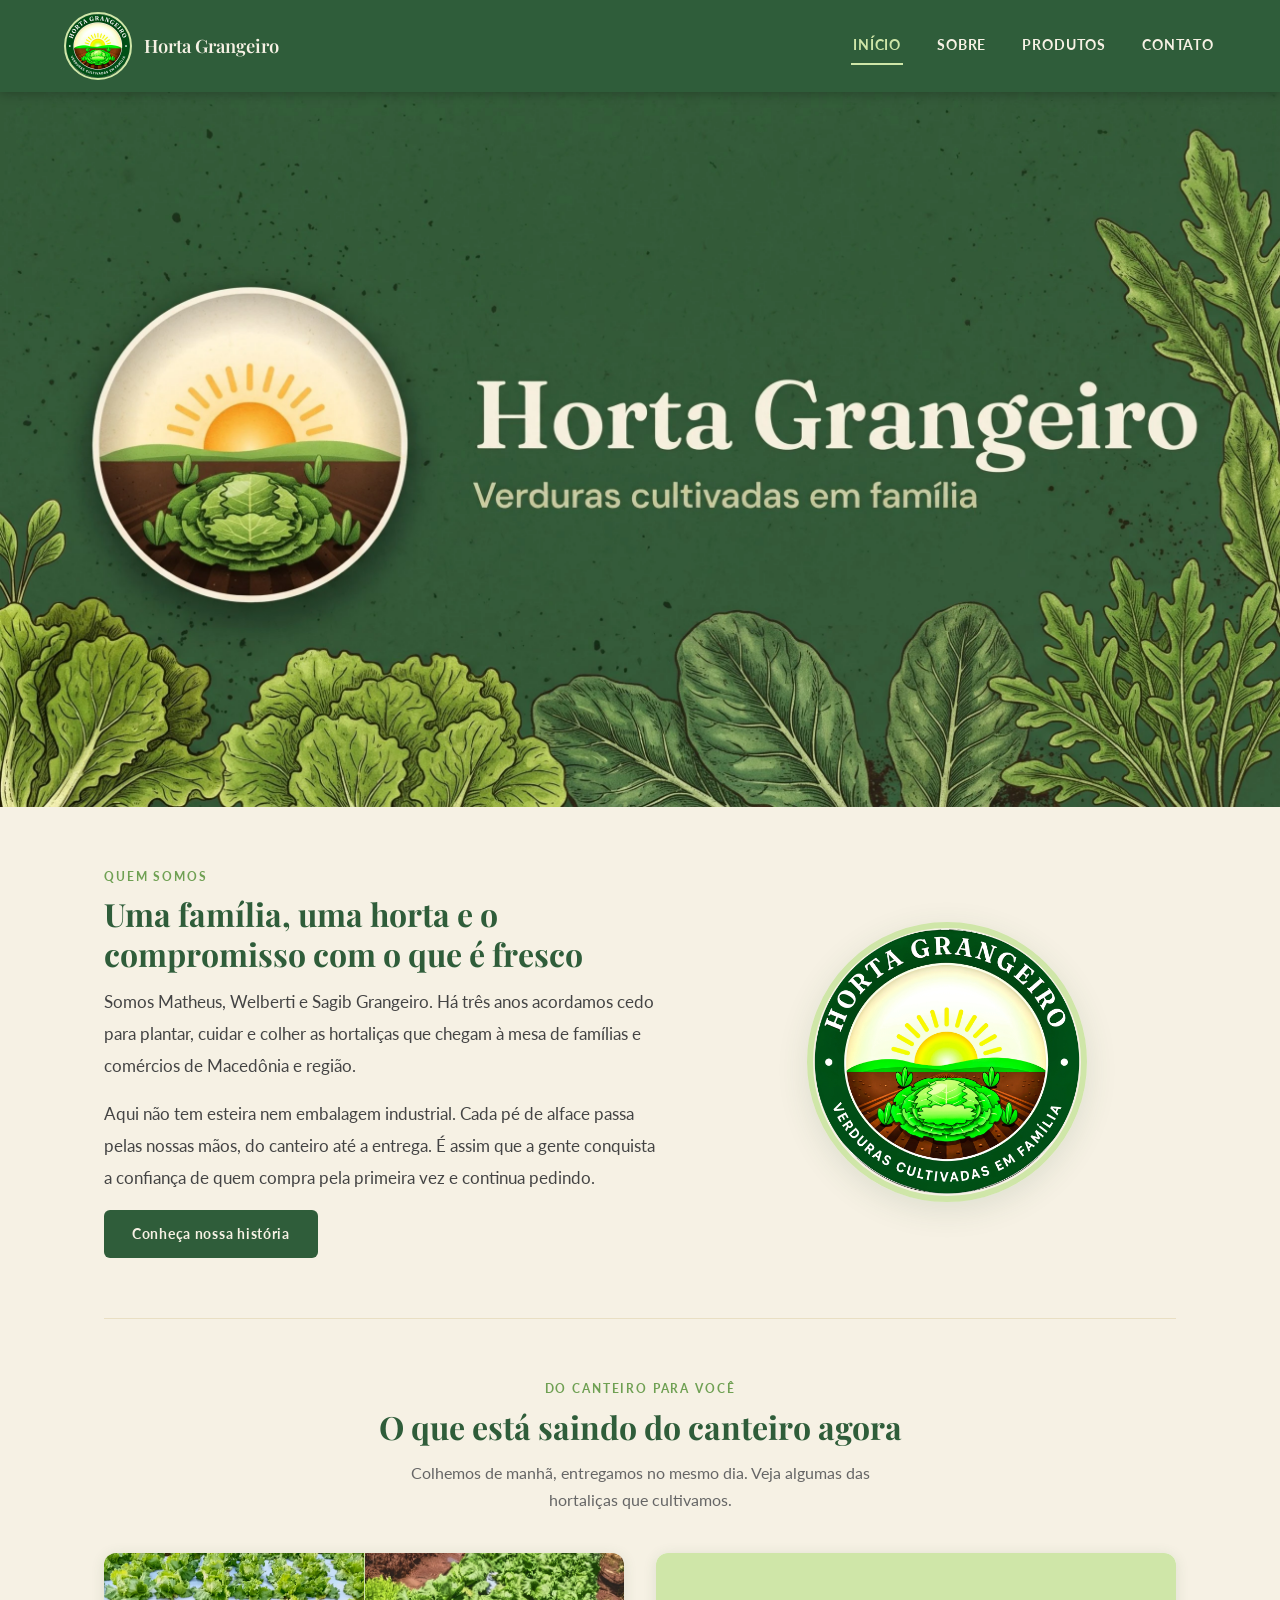
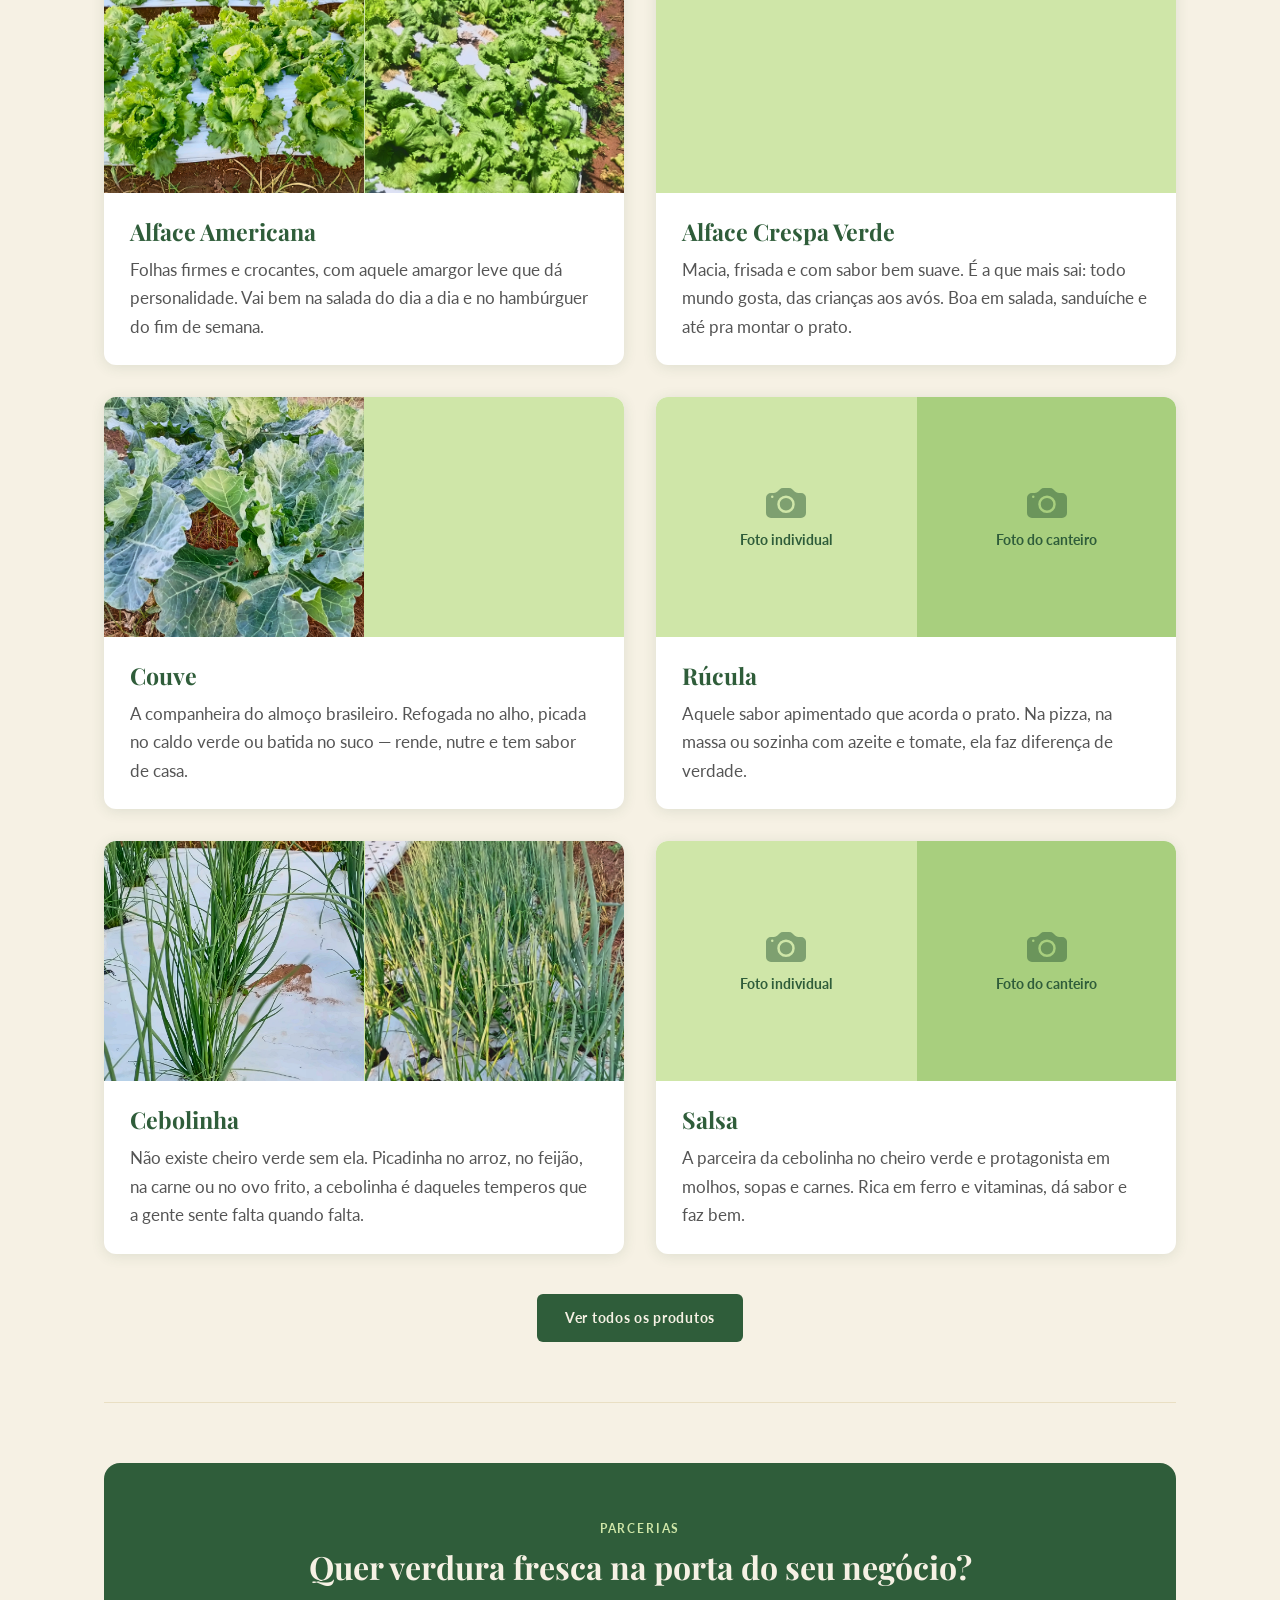
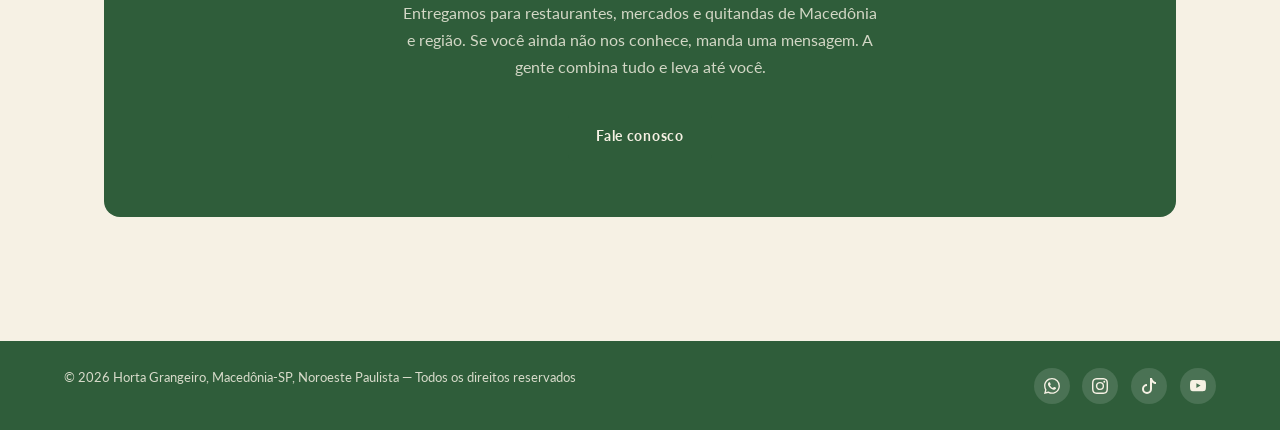
==== commit c8c172ba: "adição de fotos, e correção ortográfica" ====
--- a/index.html
+++ b/index.html
@@ -8,9 +8,15 @@
     <meta property="og:title" content="Horta Grangeiro — Verduras Frescas em Macedônia, SP">
     <meta property="og:description" content="Hortaliças cultivadas com cuidado pela família Grangeiro em Macedônia, SP. Produtos frescos, saudáveis e direto da terra.">
     <meta property="og:type" content="website">
-    <meta property="og:image" content="Assets/Imagens/logo.jpg">
+    <meta property="og:url" content="https://matheusgrangeirodev-web.github.io/Horta-Grangeiro/">
+    <meta property="og:image" content="https://matheusgrangeirodev-web.github.io/Horta-Grangeiro/Assets/Imagens/logo-compartilhamento.jpg">
+    <meta property="og:image:width" content="1200">
+    <meta property="og:image:height" content="1200">
     <meta property="og:locale" content="pt_BR">
-    <link rel="icon" type="image/png" href="Assets/Imagens/Favicon/Retangulo.png">
+    <link rel="icon" type="image/png" href="Assets/Imagens/Favicon/FAVICON.png">
+    <link rel="preconnect" href="https://fonts.googleapis.com">
+    <link rel="preconnect" href="https://fonts.gstatic.com" crossorigin>
+    <link rel="stylesheet" href="https://fonts.googleapis.com/css2?family=Playfair+Display:wght@600;700&amp;family=Lato:wght@400;700&amp;display=swap">
     <link rel="stylesheet" href="Assets/Css/style.css">
     <link rel="stylesheet" href="Assets/Css/tablet.css">
     <link rel="stylesheet" href="Assets/Css/mobile.css">
@@ -21,7 +27,7 @@
 
     <header class="cabecalho">
         <a href="index.html" class="cabecalho-logo" aria-label="Horta Grangeiro — Voltar para a página inicial">
-            <img src="Assets/Imagens/logo.jpg" alt="Logotipo Horta Grangeiro">
+            <img src="Assets/Imagens/logo-horta-grangeiro.webp" alt="Logotipo Horta Grangeiro">
             <span class="cabecalho-nome">Horta Grangeiro</span>
         </a>
 
@@ -40,11 +46,11 @@
     <main class="conteudo" id="conteudo-principal">
 
         <section class="secao-banner">
-            <h1 class="titulo-oculto">Horta Grangeiro — Verduras Frescas em Macedônia, SP</h1>
+            <h1 class="titulo-oculto">Horta Grangeiro: Verduras Frescas em Macedônia, SP</h1>
             <figure class="banner-principal">
-                <img src="Assets/Imagens/banner-horta-grangeiro.jpg"
+                <img src="Assets/Imagens/banner-horta-grangeiro.webp"
                      alt="Banner Horta Grangeiro — verduras frescas cultivadas em família"
-                     width="1280" height="720">
+                     width="2576" height="1438">
             </figure>
         </section>
 
@@ -67,7 +73,7 @@
                     <a href="sobre.html" class="botao botao-verde">Conheça nossa história</a>
                 </div>
                 <figure class="apresentacao-imagem">
-                    <img src="Assets/Imagens/logo.jpg" alt="Logotipo Horta Grangeiro">
+                    <img src="Assets/Imagens/logo-horta-grangeiro.webp" alt="Logotipo Horta Grangeiro">
                 </figure>
             </div>
         </section>
@@ -83,14 +89,10 @@
 
                 <article class="cartao-produto">
                     <figure class="cartao-fotos">
-                        <div class="espaco-foto">
-                            <svg viewBox="0 0 16 16" aria-hidden="true"><path d="M10.5 8.5a2.5 2.5 0 1 1-5 0 2.5 2.5 0 0 1 5 0"/><path d="M2 4a2 2 0 0 0-2 2v6a2 2 0 0 0 2 2h12a2 2 0 0 0 2-2V6a2 2 0 0 0-2-2h-1.172a2 2 0 0 1-1.414-.586l-.828-.828A2 2 0 0 0 9.172 2H6.828a2 2 0 0 0-1.414.586l-.828.828A2 2 0 0 1 3.172 4zm.5 2a.5.5 0 1 1 0-1 .5.5 0 0 1 0 1m9 2.5a3.5 3.5 0 1 1-7 0 3.5 3.5 0 0 1 7 0"/></svg>
-                            <span>Foto individual</span>
-                        </div>
-                        <div class="espaco-foto">
-                            <svg viewBox="0 0 16 16" aria-hidden="true"><path d="M10.5 8.5a2.5 2.5 0 1 1-5 0 2.5 2.5 0 0 1 5 0"/><path d="M2 4a2 2 0 0 0-2 2v6a2 2 0 0 0 2 2h12a2 2 0 0 0 2-2V6a2 2 0 0 0-2-2h-1.172a2 2 0 0 1-1.414-.586l-.828-.828A2 2 0 0 0 9.172 2H6.828a2 2 0 0 0-1.414.586l-.828.828A2 2 0 0 1 3.172 4zm.5 2a.5.5 0 1 1 0-1 .5.5 0 0 1 0 1m9 2.5a3.5 3.5 0 1 1-7 0 3.5 3.5 0 0 1 7 0"/></svg>
-                            <span>Foto do canteiro</span>
-                        </div>
+                        <img class="foto-produto" src="Assets/Imagens/Produtos/americana.webp"
+                             alt="Alface americana colhida na Horta Grangeiro" loading="lazy" decoding="async" width="400" height="280">
+                        <img class="foto-produto" src="Assets/Imagens/Produtos/canteiro-americana.webp"
+                             alt="Canteiro de alface americana na horta em Macedônia-SP" loading="lazy" decoding="async" width="400" height="280">
                     </figure>
                     <div class="cartao-descricao">
                         <h3>Alface Americana</h3>
@@ -100,14 +102,10 @@
 
                 <article class="cartao-produto">
                     <figure class="cartao-fotos">
-                        <div class="espaco-foto">
-                            <svg viewBox="0 0 16 16" aria-hidden="true"><path d="M10.5 8.5a2.5 2.5 0 1 1-5 0 2.5 2.5 0 0 1 5 0"/><path d="M2 4a2 2 0 0 0-2 2v6a2 2 0 0 0 2 2h12a2 2 0 0 0 2-2V6a2 2 0 0 0-2-2h-1.172a2 2 0 0 1-1.414-.586l-.828-.828A2 2 0 0 0 9.172 2H6.828a2 2 0 0 0-1.414.586l-.828.828A2 2 0 0 1 3.172 4zm.5 2a.5.5 0 1 1 0-1 .5.5 0 0 1 0 1m9 2.5a3.5 3.5 0 1 1-7 0 3.5 3.5 0 0 1 7 0"/></svg>
-                            <span>Foto individual</span>
-                        </div>
-                        <div class="espaco-foto">
-                            <svg viewBox="0 0 16 16" aria-hidden="true"><path d="M10.5 8.5a2.5 2.5 0 1 1-5 0 2.5 2.5 0 0 1 5 0"/><path d="M2 4a2 2 0 0 0-2 2v6a2 2 0 0 0 2 2h12a2 2 0 0 0 2-2V6a2 2 0 0 0-2-2h-1.172a2 2 0 0 1-1.414-.586l-.828-.828A2 2 0 0 0 9.172 2H6.828a2 2 0 0 0-1.414.586l-.828.828A2 2 0 0 1 3.172 4zm.5 2a.5.5 0 1 1 0-1 .5.5 0 0 1 0 1m9 2.5a3.5 3.5 0 1 1-7 0 3.5 3.5 0 0 1 7 0"/></svg>
-                            <span>Foto do canteiro</span>
-                        </div>
+                        <img class="foto-produto" src="Assets/Imagens/Produtos/crespa.webp"
+                             alt="Alface crespa verde colhida na Horta Grangeiro" loading="lazy" decoding="async" width="400" height="280">
+                        <img class="foto-produto" src="Assets/Imagens/Produtos/canteiro-crespa.webp"
+                             alt="Canteiro de alface crespa verde na horta em Macedônia-SP" loading="lazy" decoding="async" width="400" height="280">
                     </figure>
                     <div class="cartao-descricao">
                         <h3>Alface Crespa Verde</h3>
@@ -117,14 +115,10 @@
 
                 <article class="cartao-produto">
                     <figure class="cartao-fotos">
-                        <div class="espaco-foto">
-                            <svg viewBox="0 0 16 16" aria-hidden="true"><path d="M10.5 8.5a2.5 2.5 0 1 1-5 0 2.5 2.5 0 0 1 5 0"/><path d="M2 4a2 2 0 0 0-2 2v6a2 2 0 0 0 2 2h12a2 2 0 0 0 2-2V6a2 2 0 0 0-2-2h-1.172a2 2 0 0 1-1.414-.586l-.828-.828A2 2 0 0 0 9.172 2H6.828a2 2 0 0 0-1.414.586l-.828.828A2 2 0 0 1 3.172 4zm.5 2a.5.5 0 1 1 0-1 .5.5 0 0 1 0 1m9 2.5a3.5 3.5 0 1 1-7 0 3.5 3.5 0 0 1 7 0"/></svg>
-                            <span>Foto individual</span>
-                        </div>
-                        <div class="espaco-foto">
-                            <svg viewBox="0 0 16 16" aria-hidden="true"><path d="M10.5 8.5a2.5 2.5 0 1 1-5 0 2.5 2.5 0 0 1 5 0"/><path d="M2 4a2 2 0 0 0-2 2v6a2 2 0 0 0 2 2h12a2 2 0 0 0 2-2V6a2 2 0 0 0-2-2h-1.172a2 2 0 0 1-1.414-.586l-.828-.828A2 2 0 0 0 9.172 2H6.828a2 2 0 0 0-1.414.586l-.828.828A2 2 0 0 1 3.172 4zm.5 2a.5.5 0 1 1 0-1 .5.5 0 0 1 0 1m9 2.5a3.5 3.5 0 1 1-7 0 3.5 3.5 0 0 1 7 0"/></svg>
-                            <span>Foto do canteiro</span>
-                        </div>
+                        <img class="foto-produto" src="Assets/Imagens/Produtos/couve.webp"
+                             alt="Couve colhida na Horta Grangeiro" loading="lazy" decoding="async" width="400" height="280">
+                        <img class="foto-produto" src="Assets/Imagens/Produtos/canteiro-couve.webp"
+                             alt="Canteiro de couve na horta em Macedônia-SP" loading="lazy" decoding="async" width="400" height="280">
                     </figure>
                     <div class="cartao-descricao">
                         <h3>Couve</h3>
@@ -151,14 +145,10 @@
 
                 <article class="cartao-produto">
                     <figure class="cartao-fotos">
-                        <div class="espaco-foto">
-                            <svg viewBox="0 0 16 16" aria-hidden="true"><path d="M10.5 8.5a2.5 2.5 0 1 1-5 0 2.5 2.5 0 0 1 5 0"/><path d="M2 4a2 2 0 0 0-2 2v6a2 2 0 0 0 2 2h12a2 2 0 0 0 2-2V6a2 2 0 0 0-2-2h-1.172a2 2 0 0 1-1.414-.586l-.828-.828A2 2 0 0 0 9.172 2H6.828a2 2 0 0 0-1.414.586l-.828.828A2 2 0 0 1 3.172 4zm.5 2a.5.5 0 1 1 0-1 .5.5 0 0 1 0 1m9 2.5a3.5 3.5 0 1 1-7 0 3.5 3.5 0 0 1 7 0"/></svg>
-                            <span>Foto individual</span>
-                        </div>
-                        <div class="espaco-foto">
-                            <svg viewBox="0 0 16 16" aria-hidden="true"><path d="M10.5 8.5a2.5 2.5 0 1 1-5 0 2.5 2.5 0 0 1 5 0"/><path d="M2 4a2 2 0 0 0-2 2v6a2 2 0 0 0 2 2h12a2 2 0 0 0 2-2V6a2 2 0 0 0-2-2h-1.172a2 2 0 0 1-1.414-.586l-.828-.828A2 2 0 0 0 9.172 2H6.828a2 2 0 0 0-1.414.586l-.828.828A2 2 0 0 1 3.172 4zm.5 2a.5.5 0 1 1 0-1 .5.5 0 0 1 0 1m9 2.5a3.5 3.5 0 1 1-7 0 3.5 3.5 0 0 1 7 0"/></svg>
-                            <span>Foto do canteiro</span>
-                        </div>
+                        <img class="foto-produto" src="Assets/Imagens/Produtos/cebolinha.webp"
+                             alt="Cebolinha colhida na Horta Grangeiro" loading="lazy" decoding="async" width="400" height="280">
+                        <img class="foto-produto" src="Assets/Imagens/Produtos/canteiro-cebolinha.webp"
+                             alt="Canteiro de cebolinha na horta em Macedônia-SP" loading="lazy" decoding="async" width="400" height="280">
                     </figure>
                     <div class="cartao-descricao">
                         <h3>Cebolinha</h3>
@@ -227,6 +217,6 @@
         </div>
     </footer>
 
-    <script src="Assets/javascript/menu.js"></script>
+    <script src="Assets/javascript/menumelhorado.js"></script>
 </body>
 </html>
--- a/Assets/Css/style.css
+++ b/Assets/Css/style.css
@@ -1,5 +1,3 @@
-@import url('https://fonts.googleapis.com/css2?family=Playfair+Display:wght@400;600;700&family=Lato:wght@400;700&display=swap');
-
 *, *::before, *::after {
     margin: 0;
     padding: 0;
@@ -215,7 +213,7 @@
 }
 
 .espaco-foto {
-    height: 140px;
+    height: 240px;
     display: flex;
     flex-direction: column;
     align-items: center;
@@ -224,7 +222,7 @@
     padding: 8px;
     background-color: var(--verde-claro);
     color: var(--verde-escuro);
-    font-size: 0.68rem;
+    font-size: 0.85rem;
     font-weight: 700;
     text-align: center;
 }
@@ -235,30 +233,30 @@
 }
 
 .espaco-foto svg {
-    width: 26px;
-    height: 26px;
+    width: 40px;
+    height: 40px;
     opacity: 0.5;
     fill: var(--verde-escuro);
 }
 
 .cartao-descricao {
-    padding: 1rem 1.1rem;
+    padding: 1.5rem 1.6rem;
     flex: 1;
     display: flex;
     flex-direction: column;
 }
 
 .cartao-descricao h3 {
+    font-size: 1.45rem;
+    margin-bottom: 0.6rem;
+}
+
+.cartao-descricao p {
     font-size: 1.05rem;
-    margin-bottom: 0.4rem;
-}
-
-.cartao-descricao p {
-    font-size: 0.88rem;
     color: var(--cinza-medio);
     margin: 0;
     flex: 1;
-    line-height: 1.6;
+    line-height: 1.7;
 }
 
 .destaques-titulo {
@@ -274,8 +272,8 @@
 
 .grade-destaques {
     display: grid;
-    grid-template-columns: repeat(3, 1fr);
-    gap: 1.5rem;
+    grid-template-columns: repeat(2, 1fr);
+    gap: 2rem;
     margin-bottom: 2.5rem;
 }
 
@@ -308,26 +306,28 @@
 .historia-texto { grid-area: texto; }
 .historia-foto { grid-area: foto; }
 
-.espaco-foto-grande {
+
+.historia-foto img {
     width: 100%;
-    height: 320px;
-    background: var(--verde-claro);
+    height: 380px;
+    object-fit: cover;
+    object-position: center;
     border-radius: 12px;
-    display: flex;
-    align-items: center;
-    justify-content: center;
-    color: var(--verde-escuro);
-    font-weight: 700;
-    text-align: center;
-    padding: 2rem;
     box-shadow: 0 6px 24px var(--sombra);
-}
-
-.icone-espaco-foto {
-    opacity: 0.4;
-    fill: var(--verde-escuro);
-    display: block;
-    margin: 0 auto 0.75rem;
+    background-color: var(--verde-claro);
+}
+
+
+.historia-foto-provisoria img {
+    width: 280px;
+    height: 280px;
+    object-fit: cover;
+    border-radius: 50%;
+    border: 6px solid var(--verde-claro);
+    box-shadow: 0 8px 32px var(--sombra);
+    background: none;
+    padding: 0;
+    margin: 0 auto;
 }
 
 #titulo-missao {
@@ -373,21 +373,27 @@
 
 .grade-equipe {
     display: grid;
-    grid-template-columns: repeat(3, 1fr);
-    gap: 1.5rem;
+    grid-template-columns: repeat(2, 1fr);
+    gap: 2rem;
+}
+
+.grade-equipe .cartao-membro:last-child:nth-child(odd) {
+    grid-column: 1 / -1;
+    width: calc(50% - 1rem);
+    justify-self: center;
 }
 
 .cartao-membro {
     text-align: center;
     background: #fff;
     border-radius: 12px;
-    padding: 2rem 1.5rem;
+    padding: 2.5rem 2rem;
     box-shadow: 0 2px 12px var(--sombra);
 }
 
 .membro-foto {
-    width: 96px;
-    height: 96px;
+    width: 140px;
+    height: 140px;
     border-radius: 50%;
     background: var(--verde-claro);
     display: flex;
@@ -397,20 +403,20 @@
 }
 
 .membro-foto svg {
-    width: 40px;
-    height: 40px;
+    width: 60px;
+    height: 60px;
     opacity: 0.5;
     fill: var(--verde-escuro);
 }
 
 .cartao-membro h3 {
-    font-size: 1rem;
-    margin-bottom: 0.25rem;
+    font-size: 1.45rem;
+    margin-bottom: 0.35rem;
 }
 
 .membro-cargo {
     display: block;
-    font-size: 0.8rem;
+    font-size: 0.95rem;
     color: var(--verde-folha);
     font-weight: 700;
     letter-spacing: 0.05em;
@@ -419,7 +425,8 @@
 }
 
 .cartao-membro p {
-    font-size: 0.88rem;
+    font-size: 1.05rem;
+    line-height: 1.7;
     color: var(--cinza-claro);
     font-style: italic;
 }
@@ -437,8 +444,8 @@
 
 .grade-produtos {
     display: grid;
-    grid-template-columns: repeat(3, 1fr);
-    gap: 1.5rem;
+    grid-template-columns: repeat(2, 1fr);
+    gap: 2rem;
 }
 
 .caixa-interesse {
@@ -573,24 +580,14 @@
     fill: var(--verde-escuro);
 }
 
-.texto-provisorio {
-    color: #888;
-}
-
 .contato-direto {
     margin-top: 1.8rem;
 }
 
 .contato-subtitulo {
-    font-weight: 600;
+    font-weight: 700;
     color: var(--verde-escuro);
     margin-bottom: 0.8rem;
-}
-
-.aviso-whatsapp {
-    font-size: 0.8rem;
-    color: #888;
-    margin-top: 0.5rem;
 }
 
 .redes-contato {
@@ -783,9 +780,15 @@
     color: #c0392b;
 }
 
-@media (prefers-reduced-motion: reduce) {
-    *, *::before, *::after {
-        transition-duration: 0.01ms !important;
-        animation-duration: 0.01ms !important;
-    }
-}
+
+.foto-produto {
+    width: 100%;
+    height: 240px;
+    object-fit: cover;
+    display: block;
+    background-color: var(--verde-claro);
+}
+
+.foto-produto + .foto-produto {
+    border-left: 1px solid var(--verde-claro);
+}
--- a/Assets/Css/tablet.css
+++ b/Assets/Css/tablet.css
@@ -0,0 +1,51 @@
+@media (max-width: 960px) {
+
+    .apresentacao-horta {
+        grid-template-columns: 1fr;
+        grid-template-areas: "texto";
+    }
+
+    
+    .historia-horta {
+        grid-template-columns: 1fr;
+        grid-template-areas:
+            "texto"
+            "foto";
+    }
+
+    .historia-foto img {
+        height: 320px;
+    }
+
+    
+    .historia-foto-provisoria img {
+        width: 240px;
+        height: 240px;
+    }
+
+    .apresentacao-imagem {
+        display: none;
+    }
+
+    .grade-missao {
+        grid-template-columns: repeat(2, 1fr);
+    }
+
+    
+    .grade-destaques,
+    .grade-produtos {
+        grid-template-columns: 1fr;
+    }
+
+    .foto-produto,
+    .espaco-foto {
+        height: 260px;
+    }
+
+    .grade-contato {
+        grid-template-columns: 1fr;
+        grid-template-areas:
+            "formulario"
+            "informacoes";
+    }
+}
--- a/Assets/Css/mobile.css
+++ b/Assets/Css/mobile.css
@@ -8,6 +8,43 @@
     .grade-missao,
     .grade-equipe {
         grid-template-columns: 1fr;
+    }
+
+    .cartao-fotos {
+        grid-template-columns: 1fr;
+    }
+
+    .foto-produto,
+    .espaco-foto {
+        height: 230px;
+    }
+
+    .foto-produto + .foto-produto,
+    .espaco-foto:nth-child(2) {
+        border-left: none;
+        border-top: 1px solid var(--verde-claro);
+    }
+
+    .cartao-descricao {
+        padding: 1.25rem 1.25rem;
+    }
+
+    .cartao-descricao h3 {
+        font-size: 1.35rem;
+    }
+
+    .historia-foto img {
+        height: 240px;
+    }
+
+    .historia-foto-provisoria img {
+        width: 220px;
+        height: 220px;
+    }
+
+    .grade-equipe .cartao-membro:last-child:nth-child(odd) {
+        grid-column: auto;
+        width: auto;
     }
 
     .menu-botao {
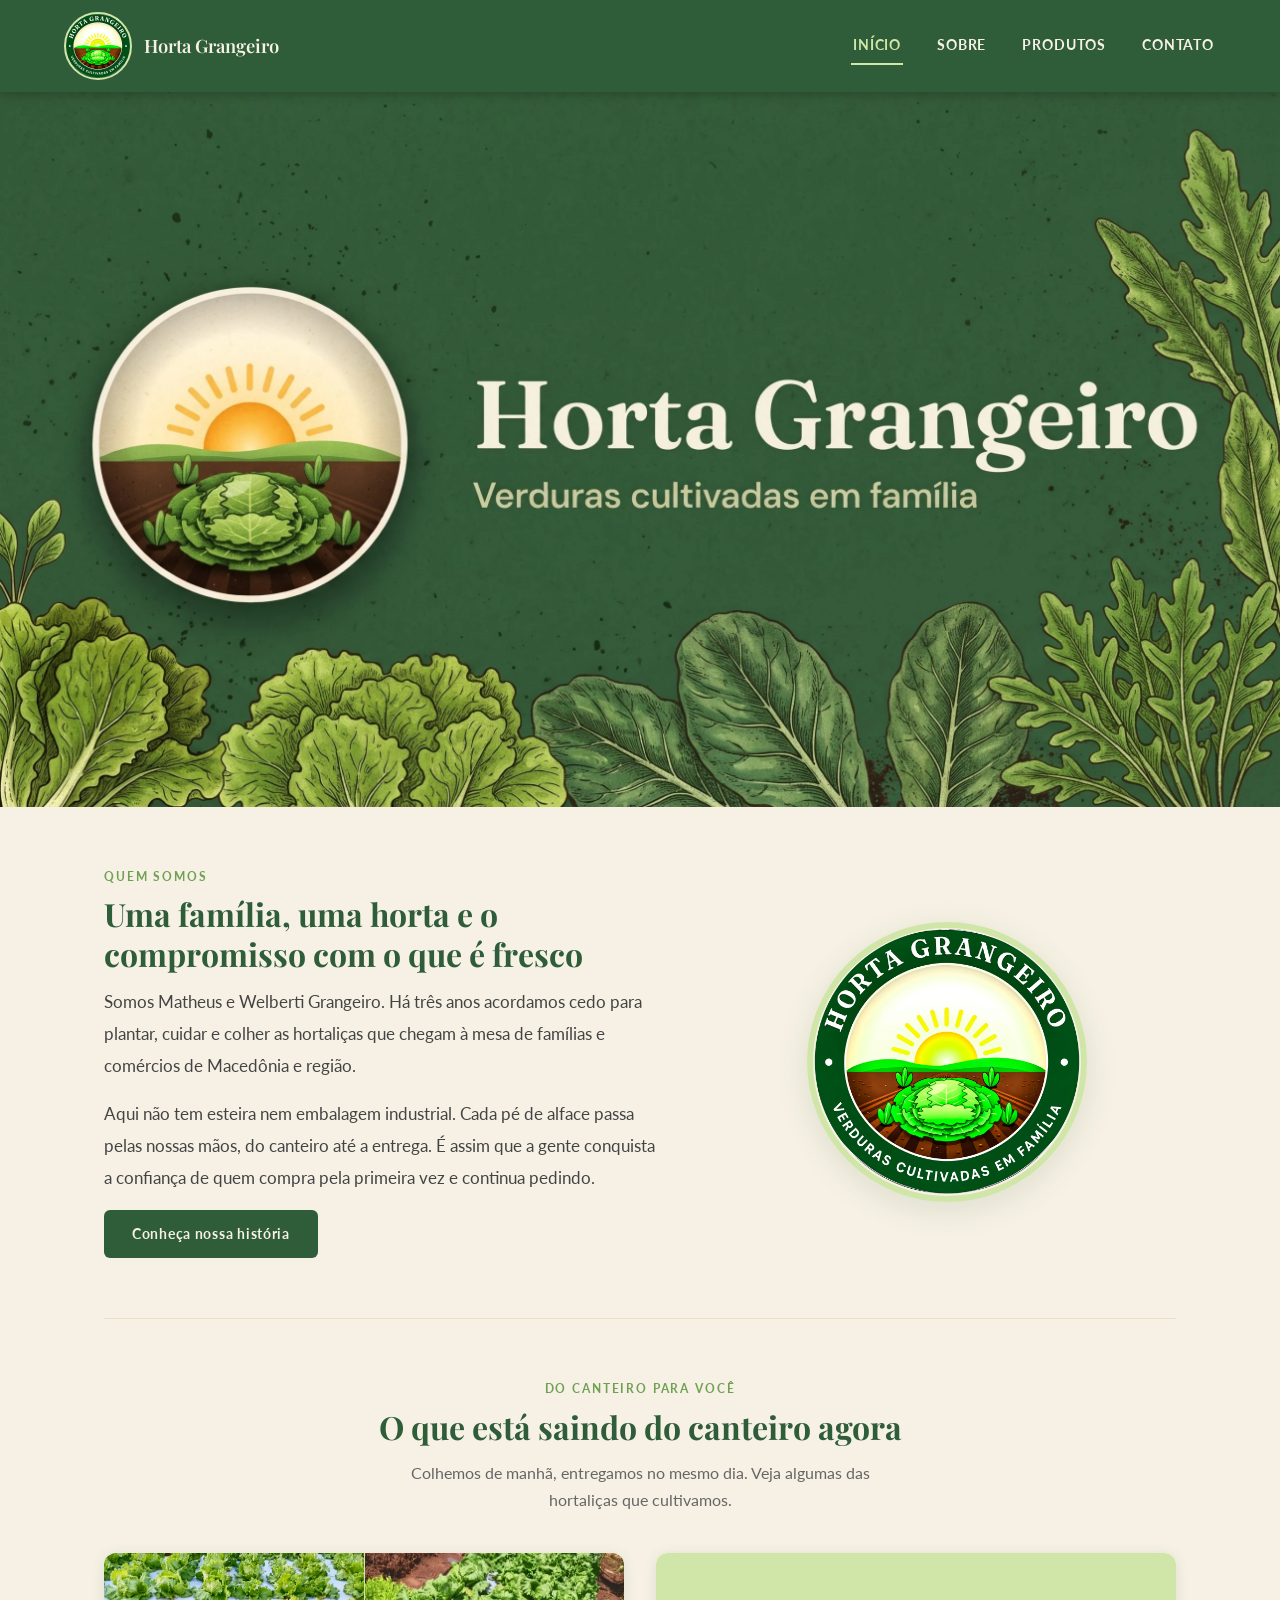
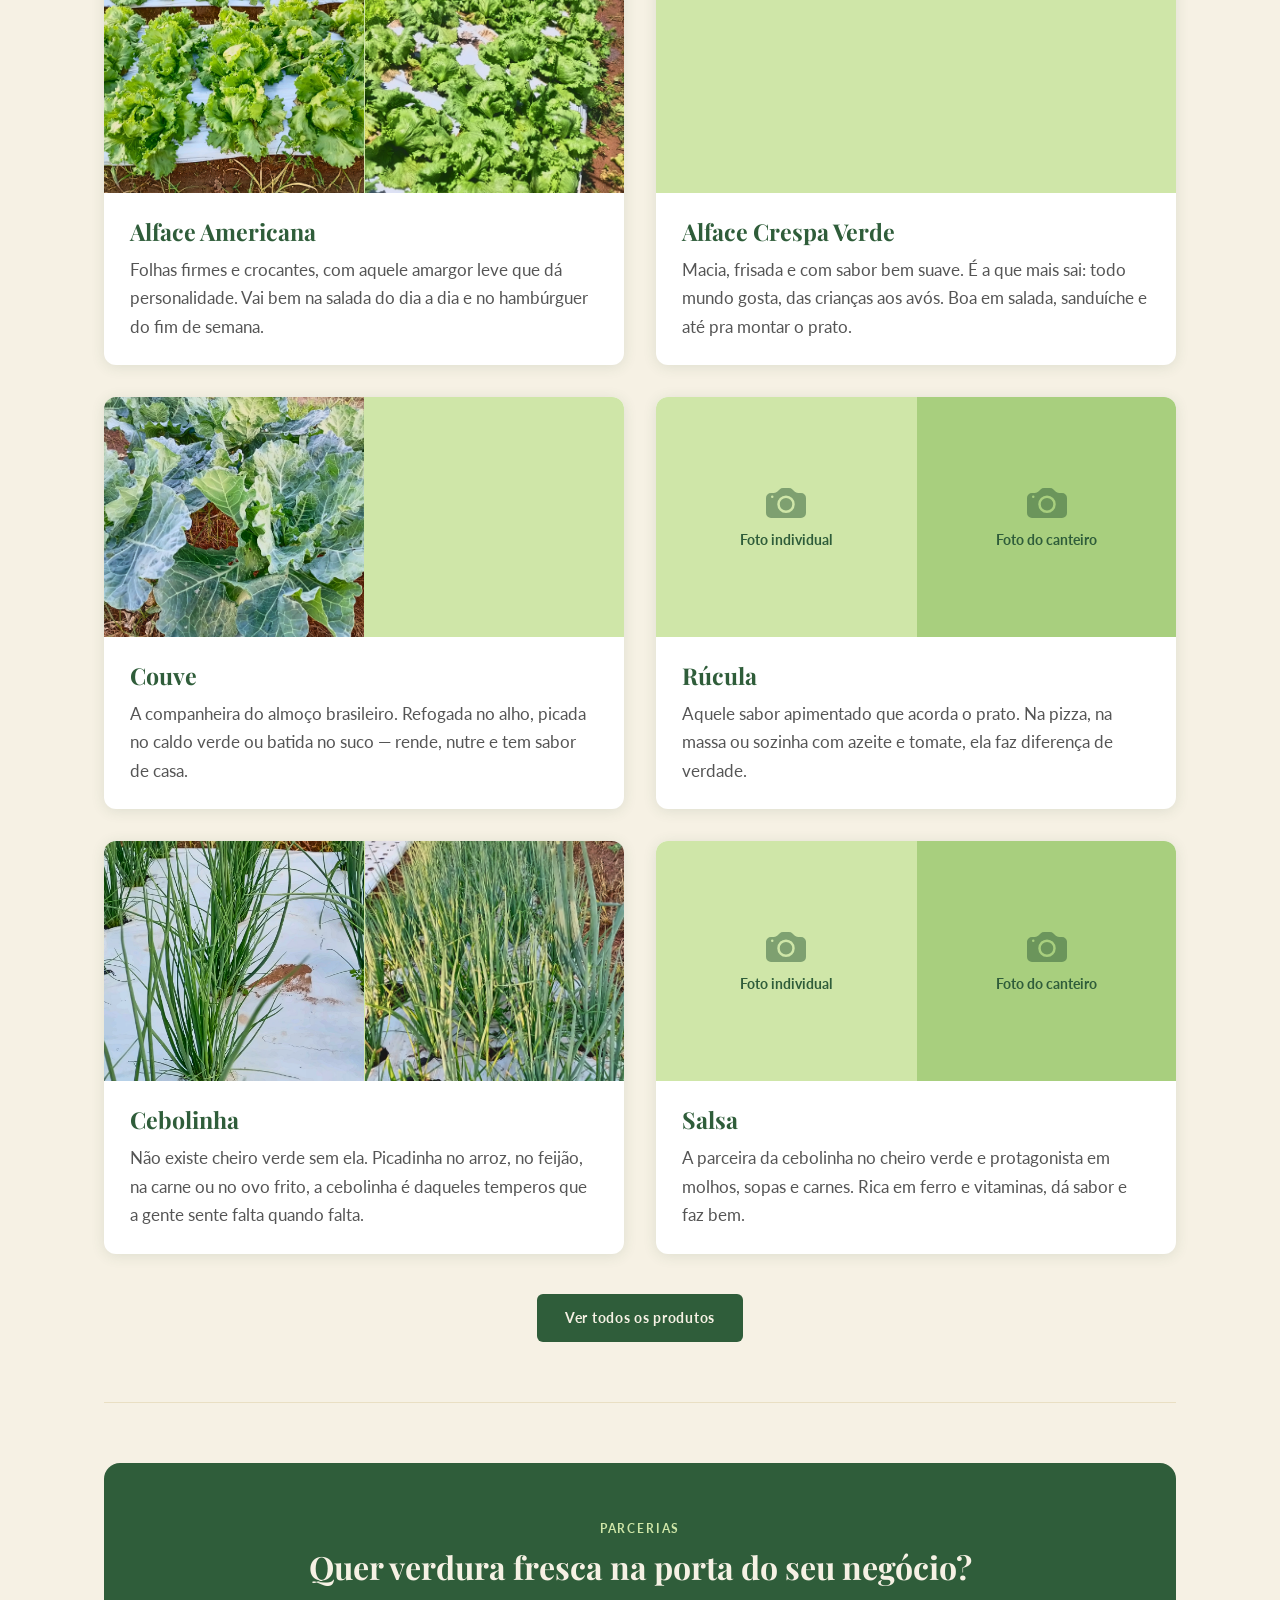
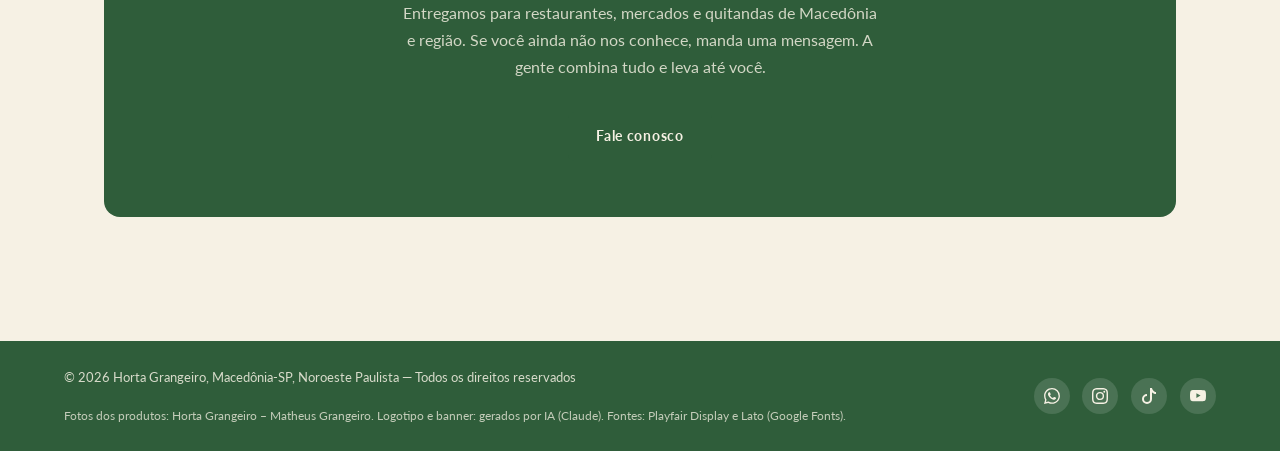
==== commit c6b3e531: "Padroniza cards, remove Sagib, menu em CSS puro, creditos e correcao do mobile.css Co-Authored-By: C" ====
--- a/index.html
+++ b/index.html
@@ -31,9 +31,10 @@
             <span class="cabecalho-nome">Horta Grangeiro</span>
         </a>
 
-        <button type="button" class="menu-botao" aria-label="Abrir ou fechar menu de navegação" aria-expanded="false" aria-controls="navegacao-principal">
+        <input type="checkbox" id="menu-alternar" class="menu-alternar" aria-label="Abrir ou fechar menu de navegação" aria-controls="navegacao-principal">
+        <label for="menu-alternar" class="menu-botao" aria-hidden="true">
             <span></span><span></span><span></span>
-        </button>
+        </label>
 
         <nav id="navegacao-principal" class="navegacao" aria-label="Menu principal da Horta Grangeiro">
             <a href="index.html" class="pagina-atual" aria-current="page">Início</a>
@@ -60,7 +61,7 @@
                     <span class="rotulo-secao">Quem somos</span>
                     <h2 id="quem-somos-titulo">Uma família, uma horta e o compromisso com o que é fresco</h2>
                     <p>
-                        Somos Matheus, Welberti e Sagib Grangeiro. Há três anos
+                        Somos Matheus e Welberti Grangeiro. Há três anos
                         acordamos cedo para plantar, cuidar e colher as hortaliças
                         que chegam à mesa de famílias e comércios de Macedônia e região.
                     </p>
@@ -127,6 +128,10 @@
                 </article>
 
                 <article class="cartao-produto">
+                    <!-- FOTOS PENDENTES (Rúcula): quando subir as fotos para Assets/Imagens/Produtos/, troque os dois blocos "espaco-foto" abaixo por:
+                        <img class="foto-produto" src="Assets/Imagens/Produtos/rucula.webp" alt="Rúcula colhida na Horta Grangeiro" loading="lazy" decoding="async" width="400" height="280">
+                        <img class="foto-produto" src="Assets/Imagens/Produtos/canteiro-rucula.webp" alt="Canteiro de rúcula na horta em Macedônia-SP" loading="lazy" decoding="async" width="400" height="280">
+                    -->
                     <figure class="cartao-fotos">
                         <div class="espaco-foto">
                             <svg viewBox="0 0 16 16" aria-hidden="true"><path d="M10.5 8.5a2.5 2.5 0 1 1-5 0 2.5 2.5 0 0 1 5 0"/><path d="M2 4a2 2 0 0 0-2 2v6a2 2 0 0 0 2 2h12a2 2 0 0 0 2-2V6a2 2 0 0 0-2-2h-1.172a2 2 0 0 1-1.414-.586l-.828-.828A2 2 0 0 0 9.172 2H6.828a2 2 0 0 0-1.414.586l-.828.828A2 2 0 0 1 3.172 4zm.5 2a.5.5 0 1 1 0-1 .5.5 0 0 1 0 1m9 2.5a3.5 3.5 0 1 1-7 0 3.5 3.5 0 0 1 7 0"/></svg>
@@ -157,6 +162,10 @@
                 </article>
 
                 <article class="cartao-produto">
+                    <!-- FOTOS PENDENTES (Salsa): quando subir as fotos para Assets/Imagens/Produtos/, troque os dois blocos "espaco-foto" abaixo por:
+                        <img class="foto-produto" src="Assets/Imagens/Produtos/salsa.webp" alt="Salsa colhida na Horta Grangeiro" loading="lazy" decoding="async" width="400" height="280">
+                        <img class="foto-produto" src="Assets/Imagens/Produtos/canteiro-salsa.webp" alt="Canteiro de salsa na horta em Macedônia-SP" loading="lazy" decoding="async" width="400" height="280">
+                    -->
                     <figure class="cartao-fotos">
                         <div class="espaco-foto">
                             <svg viewBox="0 0 16 16" aria-hidden="true"><path d="M10.5 8.5a2.5 2.5 0 1 1-5 0 2.5 2.5 0 0 1 5 0"/><path d="M2 4a2 2 0 0 0-2 2v6a2 2 0 0 0 2 2h12a2 2 0 0 0 2-2V6a2 2 0 0 0-2-2h-1.172a2 2 0 0 1-1.414-.586l-.828-.828A2 2 0 0 0 9.172 2H6.828a2 2 0 0 0-1.414.586l-.828.828A2 2 0 0 1 3.172 4zm.5 2a.5.5 0 1 1 0-1 .5.5 0 0 1 0 1m9 2.5a3.5 3.5 0 1 1-7 0 3.5 3.5 0 0 1 7 0"/></svg>
@@ -197,9 +206,14 @@
 
     <footer class="rodape">
         <div class="rodape-conteudo">
+            <div class="rodape-textos">
             <p class="rodape-direitos">
                 &copy; 2026 Horta Grangeiro, Macedônia-SP, Noroeste Paulista &mdash; Todos os direitos reservados
             </p>
+                <p class="rodape-creditos">
+                    Fotos dos produtos: Horta Grangeiro &ndash; Matheus Grangeiro. Logotipo e banner: gerados por IA (Claude). Fontes: Playfair Display e Lato (Google Fonts).
+                </p>
+            </div>
             <nav class="rodape-redes" aria-label="Redes sociais da Horta Grangeiro">
                 <a href="https://wa.me/5517997352377" class="link-rede-social" aria-label="WhatsApp da Horta Grangeiro" target="_blank" rel="noopener noreferrer">
                     <svg viewBox="0 0 16 16" aria-hidden="true"><path d="M13.601 2.326A7.85 7.85 0 0 0 7.994 0C3.627 0 .068 3.558.064 7.926c0 1.399.366 2.76 1.057 3.965L0 16l4.204-1.102a7.9 7.9 0 0 0 3.79.965h.004c4.368 0 7.926-3.558 7.93-7.93A7.9 7.9 0 0 0 13.6 2.326zM7.994 14.521a6.6 6.6 0 0 1-3.356-.92l-.24-.144-2.494.654.666-2.433-.156-.251a6.56 6.56 0 0 1-1.007-3.505c0-3.626 2.957-6.584 6.591-6.584a6.56 6.56 0 0 1 4.66 1.931 6.56 6.56 0 0 1 1.928 4.66c-.004 3.639-2.961 6.592-6.592 6.592m3.615-4.934c-.197-.099-1.17-.578-1.353-.646-.182-.065-.315-.099-.445.099-.133.197-.513.646-.627.775-.114.133-.232.148-.43.05-.197-.1-.836-.308-1.592-.985-.59-.525-.985-1.175-1.103-1.372-.114-.198-.011-.304.088-.403.087-.088.197-.232.296-.346.1-.114.133-.198.198-.33.065-.134.034-.248-.015-.347-.05-.099-.445-1.076-.612-1.47-.16-.389-.323-.335-.445-.34-.114-.007-.247-.007-.38-.007a.73.73 0 0 0-.529.247c-.182.198-.691.677-.691 1.654s.71 1.916.81 2.049c.098.133 1.394 2.132 3.383 2.992.47.205.84.326 1.129.418.475.152.904.129 1.246.08.38-.058 1.171-.48 1.338-.943.164-.464.164-.86.114-.943-.049-.084-.182-.133-.38-.232"/></svg>
@@ -217,6 +231,5 @@
         </div>
     </footer>
 
-    <script src="Assets/javascript/menumelhorado.js"></script>
 </body>
 </html>
--- a/Assets/Css/style.css
+++ b/Assets/Css/style.css
@@ -15,6 +15,7 @@
     --cinza-medio: #555555;
     --cinza-claro: #666666;
     --sombra: rgba(47, 93, 58, 0.12);
+    --altura-cartao: 17rem;
 }
 
 body {
@@ -98,6 +99,10 @@
 .navegacao a.pagina-atual {
     border-bottom-color: var(--verde-claro);
     color: var(--verde-claro);
+}
+
+.menu-alternar {
+    display: none;
 }
 
 .menu-botao {
@@ -341,6 +346,7 @@
 }
 
 .cartao-missao {
+    min-height: var(--altura-cartao);
     background: #fff;
     border-radius: 12px;
     padding: 1.8rem;
@@ -373,27 +379,23 @@
 
 .grade-equipe {
     display: grid;
-    grid-template-columns: repeat(2, 1fr);
-    gap: 2rem;
-}
-
-.grade-equipe .cartao-membro:last-child:nth-child(odd) {
-    grid-column: 1 / -1;
-    width: calc(50% - 1rem);
-    justify-self: center;
+    grid-template-columns: repeat(2, calc((100% - 3rem) / 3));
+    justify-content: center;
+    gap: 1.5rem;
 }
 
 .cartao-membro {
+    min-height: var(--altura-cartao);
     text-align: center;
     background: #fff;
     border-radius: 12px;
-    padding: 2.5rem 2rem;
+    padding: 1.8rem;
     box-shadow: 0 2px 12px var(--sombra);
 }
 
 .membro-foto {
-    width: 140px;
-    height: 140px;
+    width: 96px;
+    height: 96px;
     border-radius: 50%;
     background: var(--verde-claro);
     display: flex;
@@ -403,14 +405,14 @@
 }
 
 .membro-foto svg {
-    width: 60px;
-    height: 60px;
+    width: 44px;
+    height: 44px;
     opacity: 0.5;
     fill: var(--verde-escuro);
 }
 
 .cartao-membro h3 {
-    font-size: 1.45rem;
+    font-size: 1.25rem;
     margin-bottom: 0.35rem;
 }
 
@@ -425,7 +427,7 @@
 }
 
 .cartao-membro p {
-    font-size: 1.05rem;
+    font-size: 0.9rem;
     line-height: 1.7;
     color: var(--cinza-claro);
     font-style: italic;
@@ -662,6 +664,12 @@
     gap: 1rem;
 }
 
+.rodape-creditos {
+    margin-top: 0.4rem;
+    font-size: 0.78rem;
+    color: rgba(246, 241, 228, 0.75);
+}
+
 .rodape-direitos {
     font-size: 0.82rem;
     color: rgba(246, 241, 228, 0.85);
@@ -738,6 +746,7 @@
 .botao:focus-visible,
 .link-rede-social:focus-visible,
 .cabecalho-logo:focus-visible,
+.menu-alternar:focus-visible + .menu-botao,
 .menu-botao:focus-visible {
     outline: 2px solid var(--verde-claro);
     outline-offset: 2px;
@@ -783,6 +792,7 @@
 
 .foto-produto {
     width: 100%;
+    min-width: 0;
     height: 240px;
     object-fit: cover;
     display: block;
--- a/Assets/Css/tablet.css
+++ b/Assets/Css/tablet.css
@@ -31,6 +31,10 @@
         grid-template-columns: repeat(2, 1fr);
     }
 
+    .grade-equipe {
+        grid-template-columns: repeat(2, 1fr);
+    }
+
     
     .grade-destaques,
     .grade-produtos {
--- a/Assets/Css/mobile.css
+++ b/Assets/Css/mobile.css
@@ -42,9 +42,23 @@
         height: 220px;
     }
 
-    .grade-equipe .cartao-membro:last-child:nth-child(odd) {
-        grid-column: auto;
-        width: auto;
+    .cartao-missao,
+    .cartao-membro {
+        min-height: 0;
+    }
+
+    .menu-alternar {
+        display: block;
+        position: absolute;
+        top: 50%;
+        right: 5%;
+        transform: translateY(-50%);
+        width: 32px;
+        height: 32px;
+        margin: 0;
+        opacity: 0;
+        cursor: pointer;
+        z-index: 2;
     }
 
     .menu-botao {
@@ -66,7 +80,7 @@
         z-index: 190;
     }
 
-    .navegacao-aberta {
+    .menu-alternar:checked ~ .navegacao {
         display: flex;
     }
 
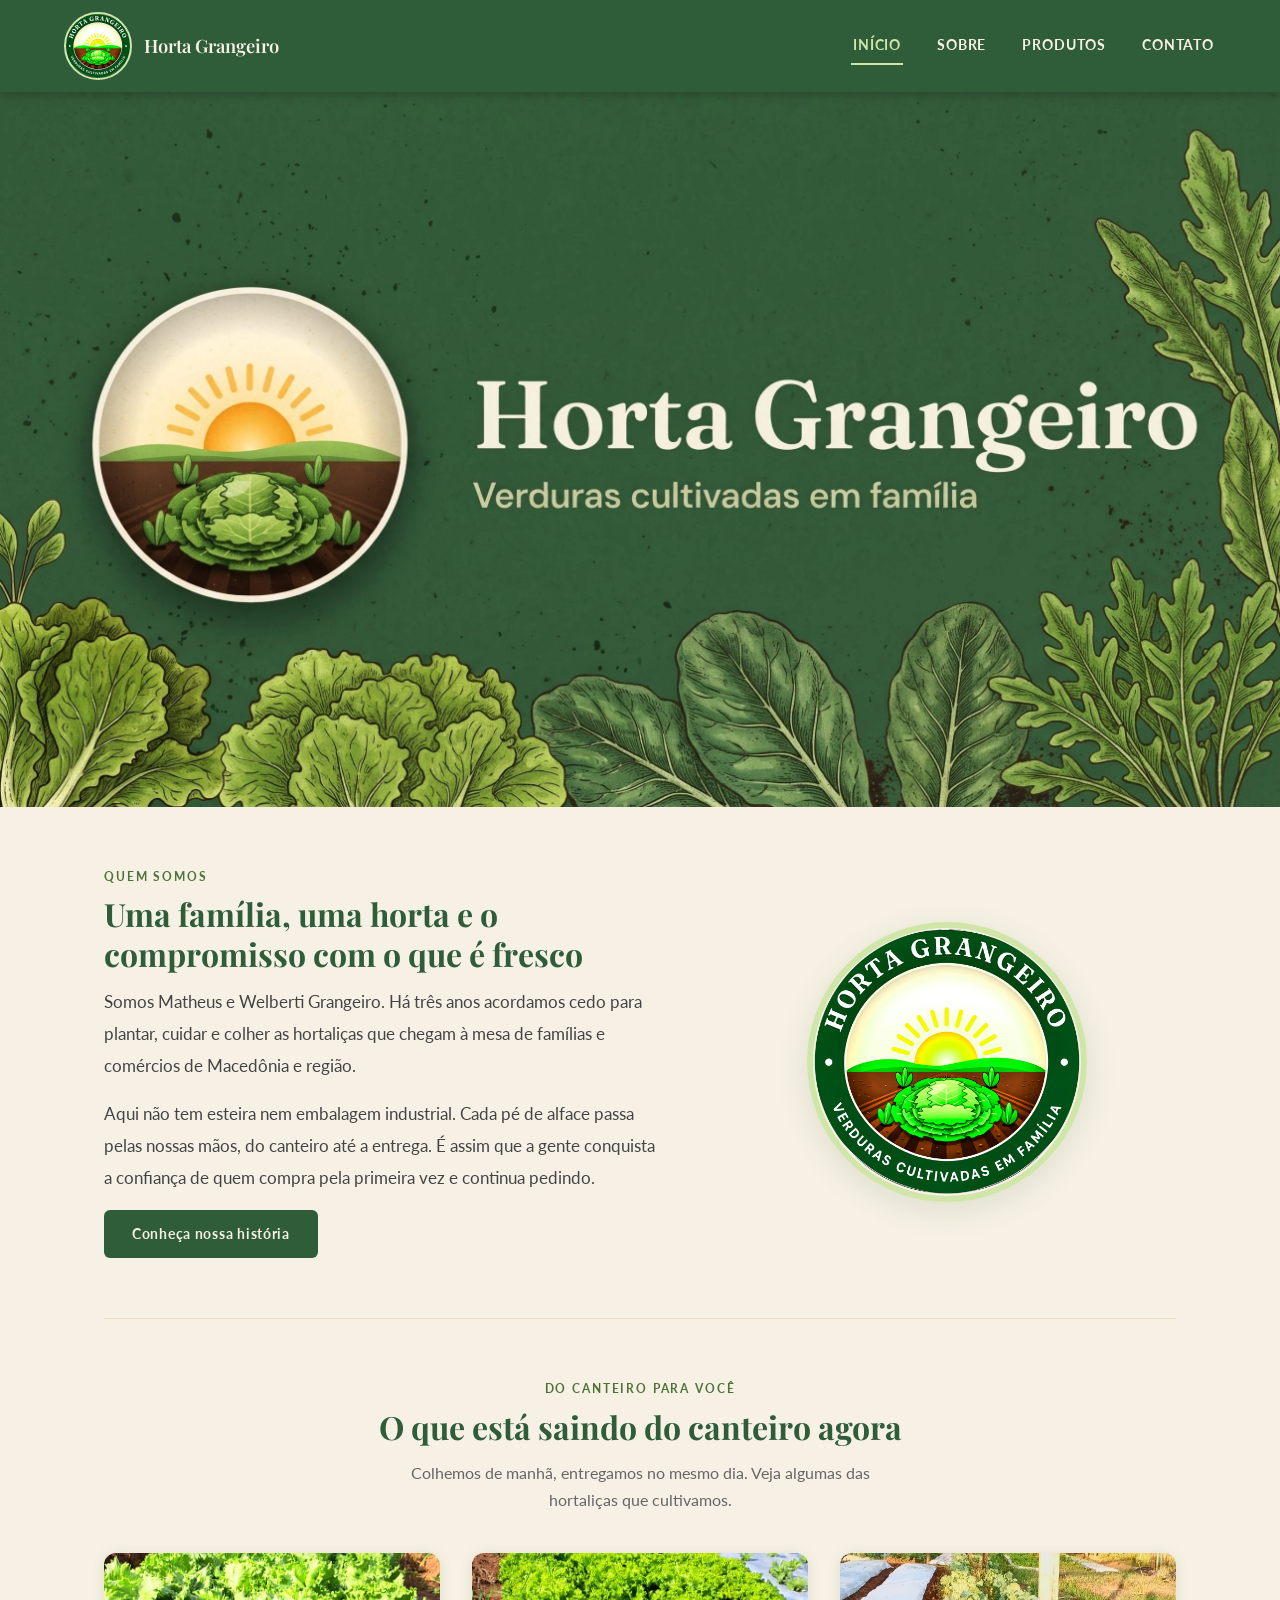
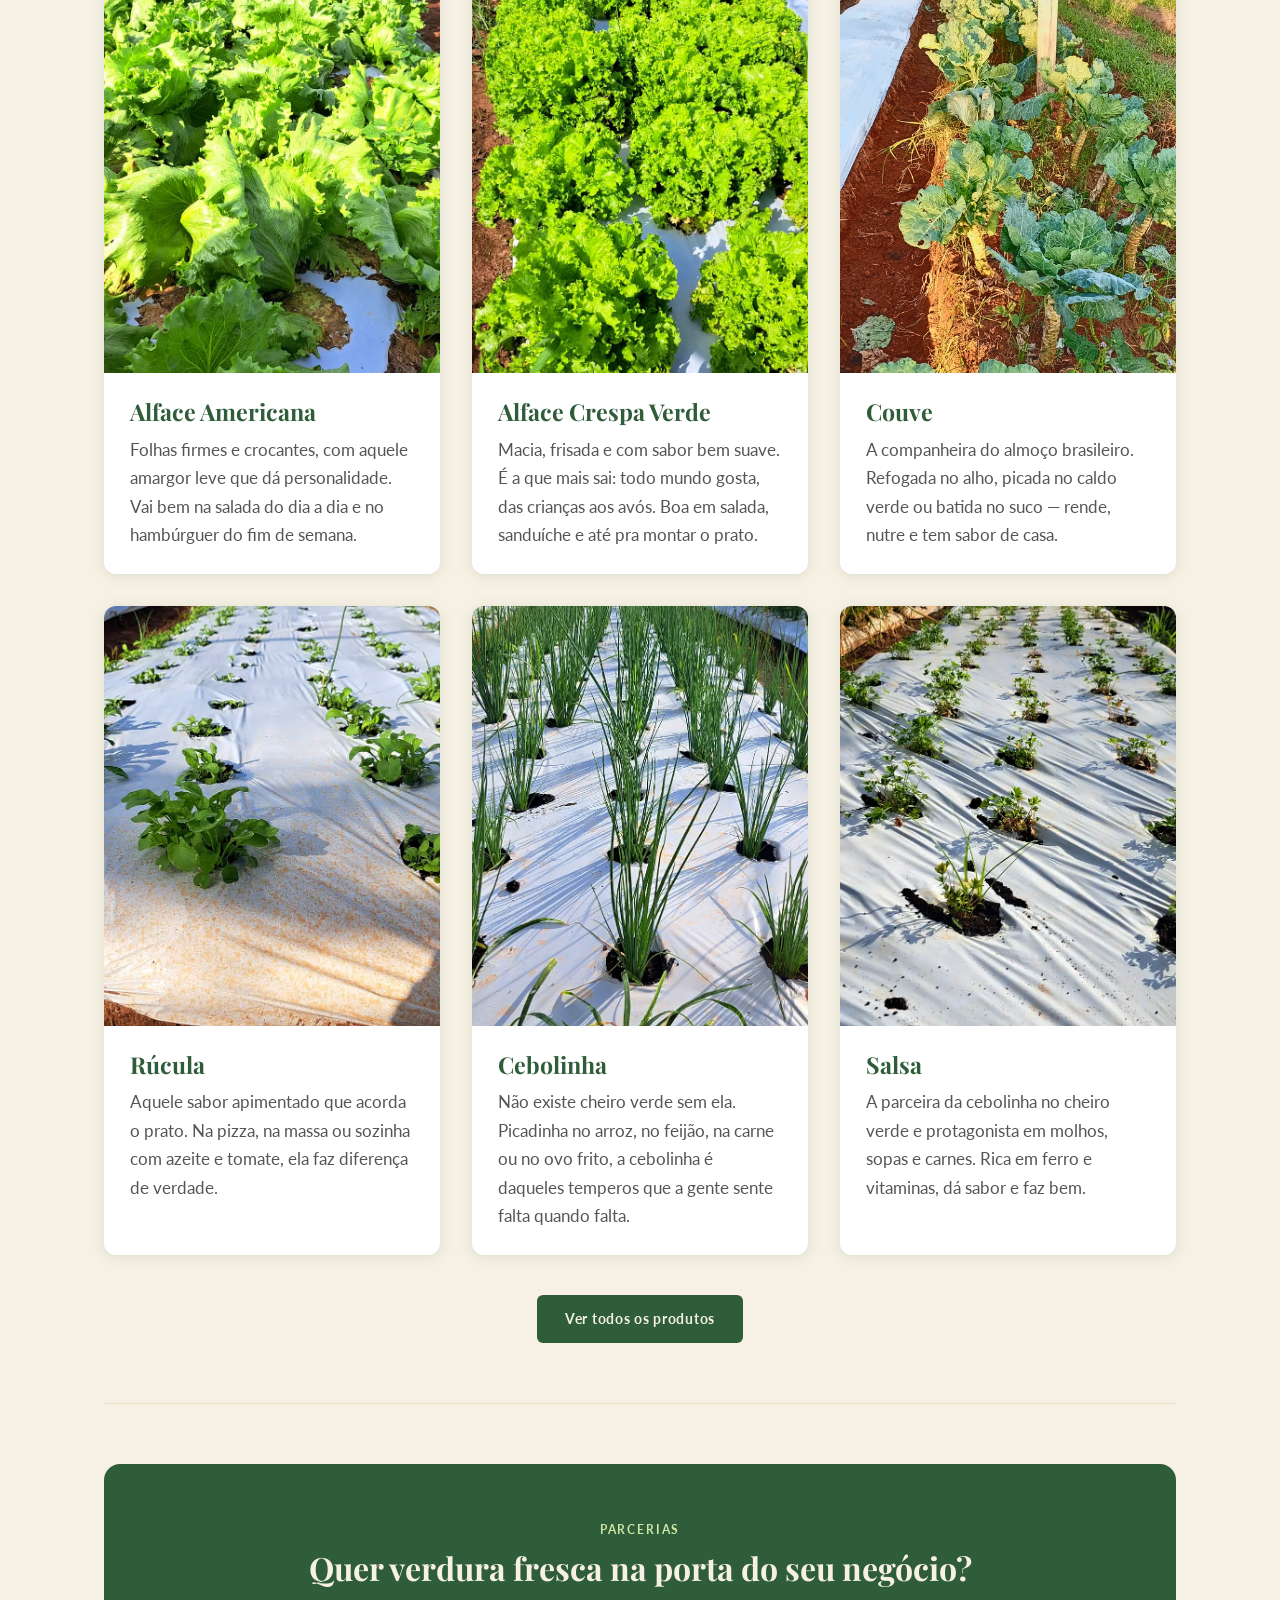
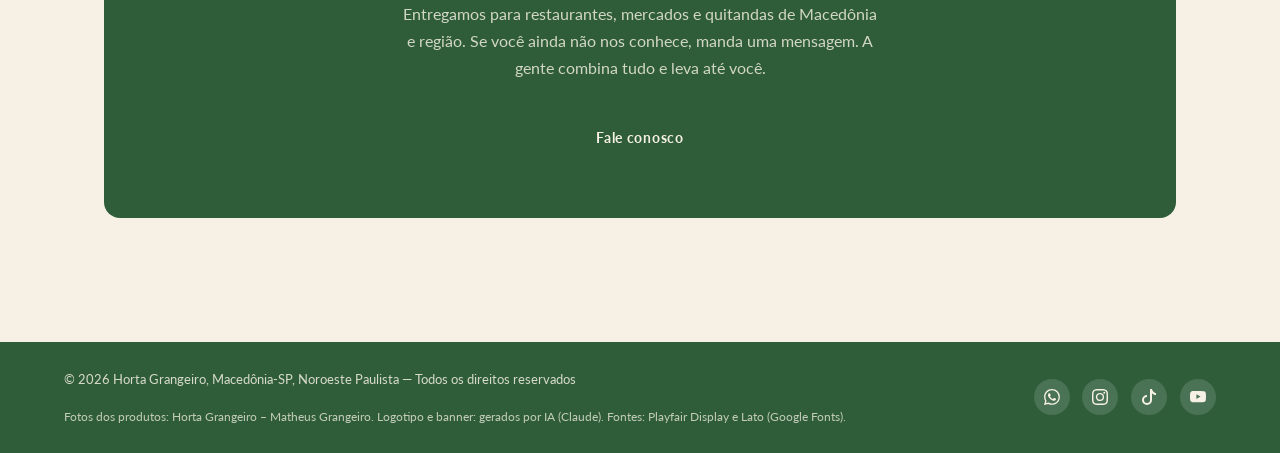
==== commit fb744dbb: "Novas fotos de produto e correções de acessibilidade Imagens: - Adiciona 8 fotos de produto (alfaces" ====
--- a/index.html
+++ b/index.html
@@ -44,7 +44,7 @@
         </nav>
     </header>
 
-    <main class="conteudo" id="conteudo-principal">
+    <main class="conteudo" id="conteudo-principal" tabindex="-1">
 
         <section class="secao-banner">
             <h1 class="titulo-oculto">Horta Grangeiro: Verduras Frescas em Macedônia, SP</h1>
@@ -90,10 +90,8 @@
 
                 <article class="cartao-produto">
                     <figure class="cartao-fotos">
-                        <img class="foto-produto" src="Assets/Imagens/Produtos/americana.webp"
-                             alt="Alface americana colhida na Horta Grangeiro" loading="lazy" decoding="async" width="400" height="280">
-                        <img class="foto-produto" src="Assets/Imagens/Produtos/canteiro-americana.webp"
-                             alt="Canteiro de alface americana na horta em Macedônia-SP" loading="lazy" decoding="async" width="400" height="280">
+                        <img class="foto-produto" src="Assets/Imagens/Produtos/alface-americana_1.webp"
+                             alt="Alface americana colhida na Horta Grangeiro" loading="lazy" decoding="async" width="672" height="840">
                     </figure>
                     <div class="cartao-descricao">
                         <h3>Alface Americana</h3>
@@ -103,10 +101,8 @@
 
                 <article class="cartao-produto">
                     <figure class="cartao-fotos">
-                        <img class="foto-produto" src="Assets/Imagens/Produtos/crespa.webp"
-                             alt="Alface crespa verde colhida na Horta Grangeiro" loading="lazy" decoding="async" width="400" height="280">
-                        <img class="foto-produto" src="Assets/Imagens/Produtos/canteiro-crespa.webp"
-                             alt="Canteiro de alface crespa verde na horta em Macedônia-SP" loading="lazy" decoding="async" width="400" height="280">
+                        <img class="foto-produto" src="Assets/Imagens/Produtos/alface-crespa_1.webp"
+                             alt="Alface crespa verde colhida na Horta Grangeiro" loading="lazy" decoding="async" width="672" height="840">
                     </figure>
                     <div class="cartao-descricao">
                         <h3>Alface Crespa Verde</h3>
@@ -116,10 +112,8 @@
 
                 <article class="cartao-produto">
                     <figure class="cartao-fotos">
-                        <img class="foto-produto" src="Assets/Imagens/Produtos/couve.webp"
-                             alt="Couve colhida na Horta Grangeiro" loading="lazy" decoding="async" width="400" height="280">
                         <img class="foto-produto" src="Assets/Imagens/Produtos/canteiro-couve.webp"
-                             alt="Canteiro de couve na horta em Macedônia-SP" loading="lazy" decoding="async" width="400" height="280">
+                             alt="Couve colhida na Horta Grangeiro" loading="lazy" decoding="async" width="672" height="840">
                     </figure>
                     <div class="cartao-descricao">
                         <h3>Couve</h3>
@@ -128,19 +122,9 @@
                 </article>
 
                 <article class="cartao-produto">
-                    <!-- FOTOS PENDENTES (Rúcula): quando subir as fotos para Assets/Imagens/Produtos/, troque os dois blocos "espaco-foto" abaixo por:
-                        <img class="foto-produto" src="Assets/Imagens/Produtos/rucula.webp" alt="Rúcula colhida na Horta Grangeiro" loading="lazy" decoding="async" width="400" height="280">
-                        <img class="foto-produto" src="Assets/Imagens/Produtos/canteiro-rucula.webp" alt="Canteiro de rúcula na horta em Macedônia-SP" loading="lazy" decoding="async" width="400" height="280">
-                    -->
-                    <figure class="cartao-fotos">
-                        <div class="espaco-foto">
-                            <svg viewBox="0 0 16 16" aria-hidden="true"><path d="M10.5 8.5a2.5 2.5 0 1 1-5 0 2.5 2.5 0 0 1 5 0"/><path d="M2 4a2 2 0 0 0-2 2v6a2 2 0 0 0 2 2h12a2 2 0 0 0 2-2V6a2 2 0 0 0-2-2h-1.172a2 2 0 0 1-1.414-.586l-.828-.828A2 2 0 0 0 9.172 2H6.828a2 2 0 0 0-1.414.586l-.828.828A2 2 0 0 1 3.172 4zm.5 2a.5.5 0 1 1 0-1 .5.5 0 0 1 0 1m9 2.5a3.5 3.5 0 1 1-7 0 3.5 3.5 0 0 1 7 0"/></svg>
-                            <span>Foto individual</span>
-                        </div>
-                        <div class="espaco-foto">
-                            <svg viewBox="0 0 16 16" aria-hidden="true"><path d="M10.5 8.5a2.5 2.5 0 1 1-5 0 2.5 2.5 0 0 1 5 0"/><path d="M2 4a2 2 0 0 0-2 2v6a2 2 0 0 0 2 2h12a2 2 0 0 0 2-2V6a2 2 0 0 0-2-2h-1.172a2 2 0 0 1-1.414-.586l-.828-.828A2 2 0 0 0 9.172 2H6.828a2 2 0 0 0-1.414.586l-.828.828A2 2 0 0 1 3.172 4zm.5 2a.5.5 0 1 1 0-1 .5.5 0 0 1 0 1m9 2.5a3.5 3.5 0 1 1-7 0 3.5 3.5 0 0 1 7 0"/></svg>
-                            <span>Foto do canteiro</span>
-                        </div>
+                    <figure class="cartao-fotos">
+                        <img class="foto-produto" src="Assets/Imagens/Produtos/rucula_1.webp"
+                            alt="Rúcula colhida na Horta Grangeiro" loading="lazy" decoding="async" width="672" height="840">
                     </figure>
                     <div class="cartao-descricao">
                         <h3>Rúcula</h3>
@@ -150,10 +134,8 @@
 
                 <article class="cartao-produto">
                     <figure class="cartao-fotos">
-                        <img class="foto-produto" src="Assets/Imagens/Produtos/cebolinha.webp"
-                             alt="Cebolinha colhida na Horta Grangeiro" loading="lazy" decoding="async" width="400" height="280">
-                        <img class="foto-produto" src="Assets/Imagens/Produtos/canteiro-cebolinha.webp"
-                             alt="Canteiro de cebolinha na horta em Macedônia-SP" loading="lazy" decoding="async" width="400" height="280">
+                        <img class="foto-produto" src="Assets/Imagens/Produtos/cebolinha_1.webp"
+                             alt="Cebolinha colhida na Horta Grangeiro" loading="lazy" decoding="async" width="672" height="840">
                     </figure>
                     <div class="cartao-descricao">
                         <h3>Cebolinha</h3>
@@ -162,19 +144,9 @@
                 </article>
 
                 <article class="cartao-produto">
-                    <!-- FOTOS PENDENTES (Salsa): quando subir as fotos para Assets/Imagens/Produtos/, troque os dois blocos "espaco-foto" abaixo por:
-                        <img class="foto-produto" src="Assets/Imagens/Produtos/salsa.webp" alt="Salsa colhida na Horta Grangeiro" loading="lazy" decoding="async" width="400" height="280">
-                        <img class="foto-produto" src="Assets/Imagens/Produtos/canteiro-salsa.webp" alt="Canteiro de salsa na horta em Macedônia-SP" loading="lazy" decoding="async" width="400" height="280">
-                    -->
-                    <figure class="cartao-fotos">
-                        <div class="espaco-foto">
-                            <svg viewBox="0 0 16 16" aria-hidden="true"><path d="M10.5 8.5a2.5 2.5 0 1 1-5 0 2.5 2.5 0 0 1 5 0"/><path d="M2 4a2 2 0 0 0-2 2v6a2 2 0 0 0 2 2h12a2 2 0 0 0 2-2V6a2 2 0 0 0-2-2h-1.172a2 2 0 0 1-1.414-.586l-.828-.828A2 2 0 0 0 9.172 2H6.828a2 2 0 0 0-1.414.586l-.828.828A2 2 0 0 1 3.172 4zm.5 2a.5.5 0 1 1 0-1 .5.5 0 0 1 0 1m9 2.5a3.5 3.5 0 1 1-7 0 3.5 3.5 0 0 1 7 0"/></svg>
-                            <span>Foto individual</span>
-                        </div>
-                        <div class="espaco-foto">
-                            <svg viewBox="0 0 16 16" aria-hidden="true"><path d="M10.5 8.5a2.5 2.5 0 1 1-5 0 2.5 2.5 0 0 1 5 0"/><path d="M2 4a2 2 0 0 0-2 2v6a2 2 0 0 0 2 2h12a2 2 0 0 0 2-2V6a2 2 0 0 0-2-2h-1.172a2 2 0 0 1-1.414-.586l-.828-.828A2 2 0 0 0 9.172 2H6.828a2 2 0 0 0-1.414.586l-.828.828A2 2 0 0 1 3.172 4zm.5 2a.5.5 0 1 1 0-1 .5.5 0 0 1 0 1m9 2.5a3.5 3.5 0 1 1-7 0 3.5 3.5 0 0 1 7 0"/></svg>
-                            <span>Foto do canteiro</span>
-                        </div>
+                    <figure class="cartao-fotos">
+                        <img class="foto-produto" src="Assets/Imagens/Produtos/salsa_1.webp"
+                            alt="Salsa colhida na Horta Grangeiro" loading="lazy" decoding="async" width="600" height="750">
                     </figure>
                     <div class="cartao-descricao">
                         <h3>Salsa</h3>
@@ -207,9 +179,9 @@
     <footer class="rodape">
         <div class="rodape-conteudo">
             <div class="rodape-textos">
-            <p class="rodape-direitos">
-                &copy; 2026 Horta Grangeiro, Macedônia-SP, Noroeste Paulista &mdash; Todos os direitos reservados
-            </p>
+                <p class="rodape-direitos">
+                    &copy; 2026 Horta Grangeiro, Macedônia-SP, Noroeste Paulista &mdash; Todos os direitos reservados
+                </p>
                 <p class="rodape-creditos">
                     Fotos dos produtos: Horta Grangeiro &ndash; Matheus Grangeiro. Logotipo e banner: gerados por IA (Claude). Fontes: Playfair Display e Lato (Google Fonts).
                 </p>
@@ -231,5 +203,7 @@
         </div>
     </footer>
 
+    <script src="Assets/javascript/menu.js"></script>
+
 </body>
 </html>
--- a/Assets/Css/style.css
+++ b/Assets/Css/style.css
@@ -7,10 +7,11 @@
 :root {
     --verde-escuro: #2F5D3A;
     --verde-claro: #CFE6A8;
-    --verde-medio: #A8CF7E;
-    --verde-folha: #6FA053;
+    --verde-medio: #A8CF7E;   /* reserva da paleta: sem uso no momento */
+    --verde-folha: #4F7239;
     --creme: #F6F1E4;
     --areia: #E9DFC3;
+    --borda-campo: #8A7A52;  /* contorno de input: 4.21:1 sobre branco (WCAG 1.4.11) */
     --cinza: #444444;
     --cinza-medio: #555555;
     --cinza-claro: #666666;
@@ -23,6 +24,7 @@
     background-color: var(--creme);
     color: var(--cinza);
     line-height: 1.7;
+    overflow-x: clip;
 }
 
 h1, h2, h3, h4 {
@@ -124,6 +126,15 @@
 }
 
 
+/* faixas que sangram ate as bordas, apesar do max-width do .conteudo */
+.topo-pagina,
+.secao-banner {
+    grid-column: 1 / -1;
+    width: 100vw;
+    margin-left: calc(50% - 50vw);
+    margin-right: calc(50% - 50vw);
+}
+
 .topo-pagina {
     background-color: var(--verde-escuro);
     color: var(--creme);
@@ -213,35 +224,7 @@
 }
 
 .cartao-fotos {
-    display: grid;
-    grid-template-columns: 1fr 1fr;
-}
-
-.espaco-foto {
-    height: 240px;
-    display: flex;
-    flex-direction: column;
-    align-items: center;
-    justify-content: center;
-    gap: 6px;
-    padding: 8px;
-    background-color: var(--verde-claro);
-    color: var(--verde-escuro);
-    font-size: 0.85rem;
-    font-weight: 700;
-    text-align: center;
-}
-
-.espaco-foto:nth-child(2) {
-    background-color: var(--verde-medio);
-    border-left: 1px solid var(--verde-claro);
-}
-
-.espaco-foto svg {
-    width: 40px;
-    height: 40px;
-    opacity: 0.5;
-    fill: var(--verde-escuro);
+    margin: 0;
 }
 
 .cartao-descricao {
@@ -276,8 +259,9 @@
 }
 
 .grade-destaques {
-    display: grid;
-    grid-template-columns: repeat(2, 1fr);
+    display: flex;
+    flex-wrap: wrap;
+    justify-content: center;
     gap: 2rem;
     margin-bottom: 2.5rem;
 }
@@ -445,9 +429,17 @@
 }
 
 .grade-produtos {
-    display: grid;
-    grid-template-columns: repeat(2, 1fr);
+    display: flex;
+    flex-wrap: wrap;
+    justify-content: center;
     gap: 2rem;
+}
+
+/* 3 por linha: 100% menos os 2 vaos de 2rem, dividido por 3 */
+.grade-destaques > .cartao-produto,
+.grade-produtos > .cartao-produto {
+    flex: 0 1 calc((100% - 4rem) / 3);
+    min-width: 0;
 }
 
 .caixa-interesse {
@@ -501,7 +493,7 @@
 .grupo-campo textarea {
     width: 100%;
     padding: 10px 14px;
-    border: 2px solid var(--areia);
+    border: 2px solid var(--borda-campo);
     border-radius: 6px;
     font-family: 'Lato', sans-serif;
     font-size: 0.95rem;
@@ -529,7 +521,7 @@
 
 .aviso-obrigatorios {
     font-size: 0.78rem;
-    color: #888;
+    color: var(--cinza-claro);
     margin-top: 0.6rem;
     text-align: center;
 }
@@ -549,7 +541,7 @@
     margin-bottom: 1.4rem;
 }
 
-.cartao-informacao h4 {
+.cartao-informacao h3 {
     font-family: 'Lato', sans-serif;
     font-size: 0.8rem;
     font-weight: 700;
@@ -623,6 +615,11 @@
     color: var(--creme);
 }
 
+.botao[aria-disabled="true"] {
+    opacity: 0.65;
+    cursor: progress;
+}
+
 .botao-largura-total {
     display: block;
     width: 100%;
@@ -632,7 +629,7 @@
 
 .botao-whatsapp {
     background-color: #25D366;
-    color: #fff;
+    color: #0B3D20;
     display: inline-flex;
     align-items: center;
     justify-content: center;
@@ -644,7 +641,7 @@
 .botao-whatsapp svg {
     width: 20px;
     height: 20px;
-    fill: #fff;
+    fill: #0B3D20;
 }
 
 .rodape {
@@ -698,7 +695,7 @@
 }
 
 .pular-conteudo {
-    position: absolute;
+    position: fixed;
     top: -100%;
     left: 16px;
     background: var(--verde-escuro);
@@ -712,6 +709,10 @@
 
 .pular-conteudo:focus {
     top: 0;
+}
+
+.conteudo:focus {
+    outline: none;
 }
 
 .titulo-oculto {
@@ -727,9 +728,6 @@
 }
 
 .secao-banner {
-    grid-column: 1 / -1;
-    width: 100vw;
-    margin-left: calc(-50vw + 50%);
     line-height: 0;
 }
 
@@ -793,12 +791,11 @@
 .foto-produto {
     width: 100%;
     min-width: 0;
-    height: 240px;
+    height: auto;
+    aspect-ratio: 4 / 5;
+    max-height: 420px;
     object-fit: cover;
+    object-position: center;
     display: block;
     background-color: var(--verde-claro);
 }
-
-.foto-produto + .foto-produto {
-    border-left: 1px solid var(--verde-claro);
-}
--- a/Assets/Css/tablet.css
+++ b/Assets/Css/tablet.css
@@ -5,7 +5,7 @@
         grid-template-areas: "texto";
     }
 
-    
+
     .historia-horta {
         grid-template-columns: 1fr;
         grid-template-areas:
@@ -17,7 +17,7 @@
         height: 320px;
     }
 
-    
+
     .historia-foto-provisoria img {
         width: 240px;
         height: 240px;
@@ -35,15 +35,10 @@
         grid-template-columns: repeat(2, 1fr);
     }
 
-    
-    .grade-destaques,
-    .grade-produtos {
-        grid-template-columns: 1fr;
-    }
 
-    .foto-produto,
-    .espaco-foto {
-        height: 260px;
+    .grade-destaques > .cartao-produto,
+    .grade-produtos > .cartao-produto {
+        flex-basis: calc((100% - 2rem) / 2);
     }
 
     .grade-contato {
--- a/Assets/Css/mobile.css
+++ b/Assets/Css/mobile.css
@@ -3,26 +3,19 @@
     h2 { font-size: 1.55rem; }
     .topo-pagina h1 { font-size: 1.75rem; }
 
-    .grade-destaques,
-    .grade-produtos,
     .grade-missao,
     .grade-equipe {
         grid-template-columns: 1fr;
     }
 
-    .cartao-fotos {
-        grid-template-columns: 1fr;
+    .grade-destaques > .cartao-produto,
+    .grade-produtos > .cartao-produto {
+        flex-basis: 100%;
     }
 
-    .foto-produto,
-    .espaco-foto {
-        height: 230px;
-    }
-
-    .foto-produto + .foto-produto,
-    .espaco-foto:nth-child(2) {
-        border-left: none;
-        border-top: 1px solid var(--verde-claro);
+    .foto-produto {
+        aspect-ratio: 1 / 1;
+        max-height: none;
     }
 
     .cartao-descricao {
@@ -53,8 +46,8 @@
         top: 50%;
         right: 5%;
         transform: translateY(-50%);
-        width: 32px;
-        height: 32px;
+        width: 44px;
+        height: 44px;
         margin: 0;
         opacity: 0;
         cursor: pointer;
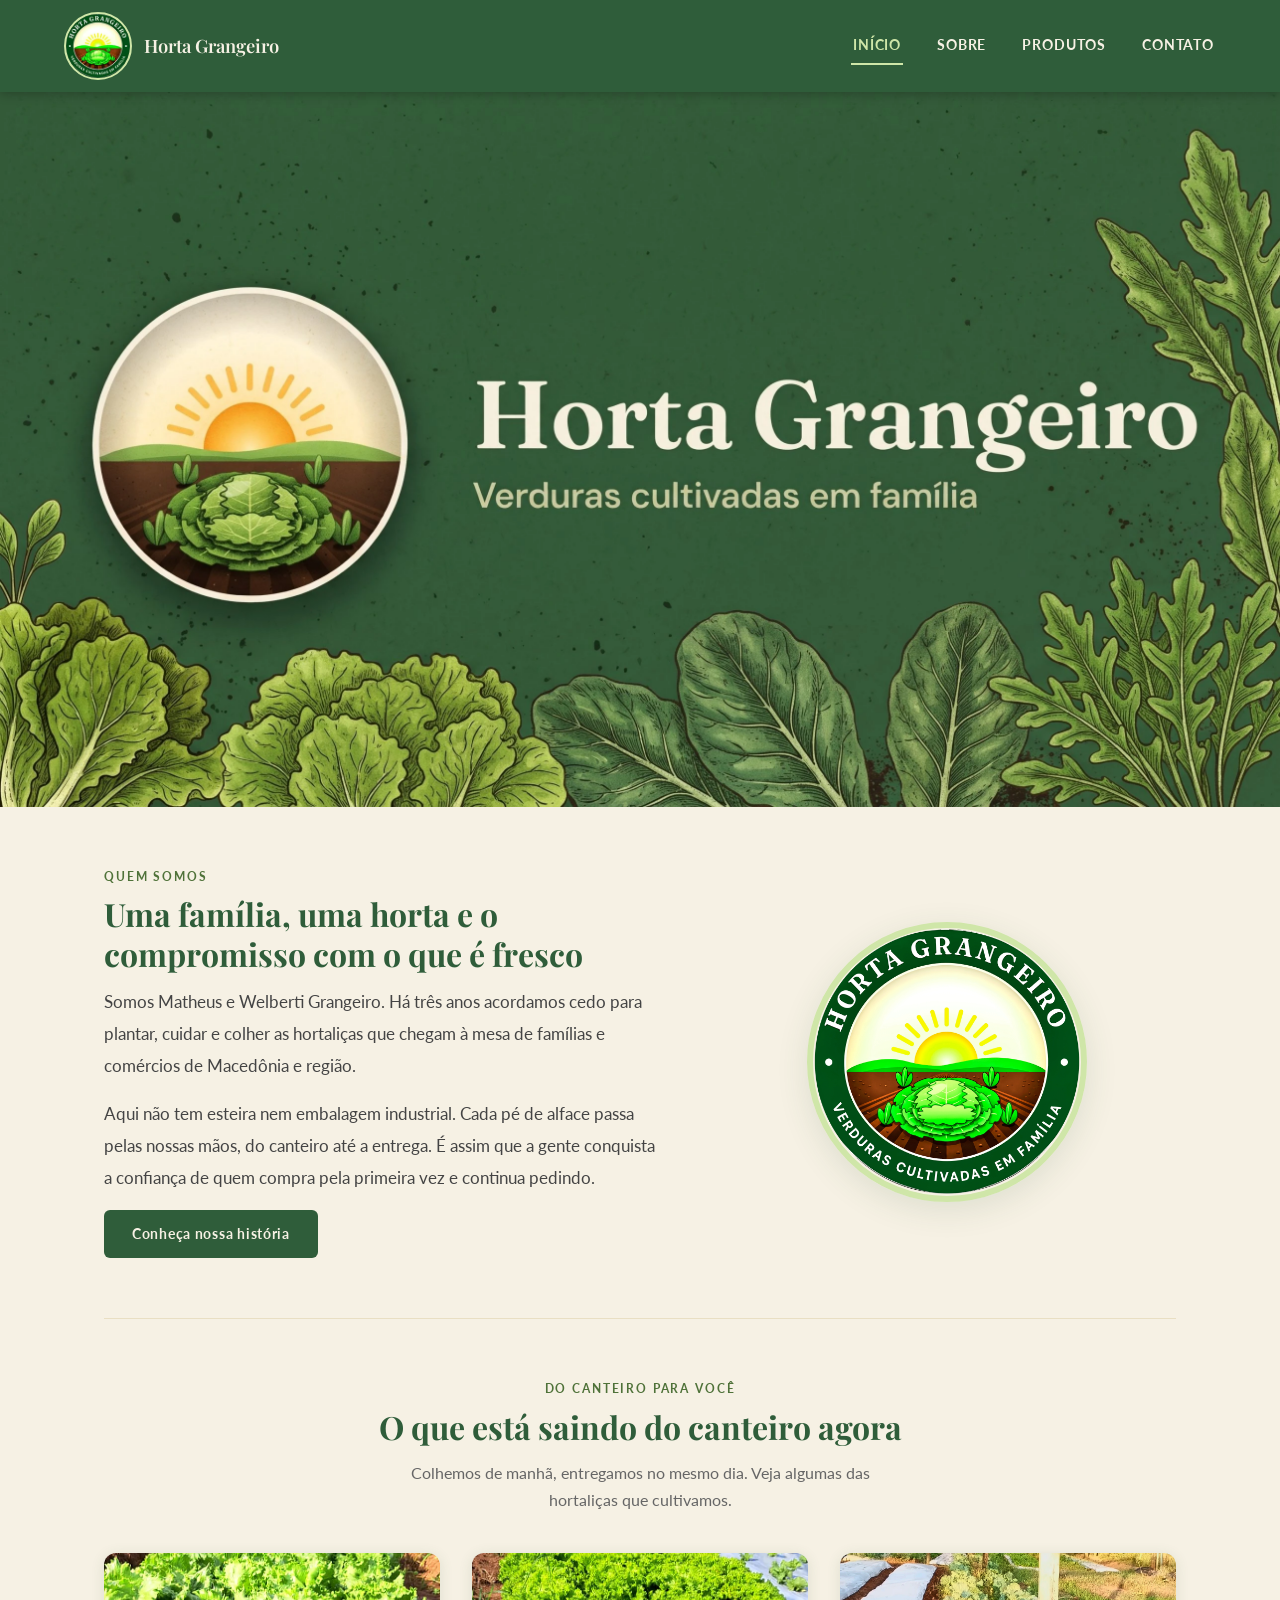
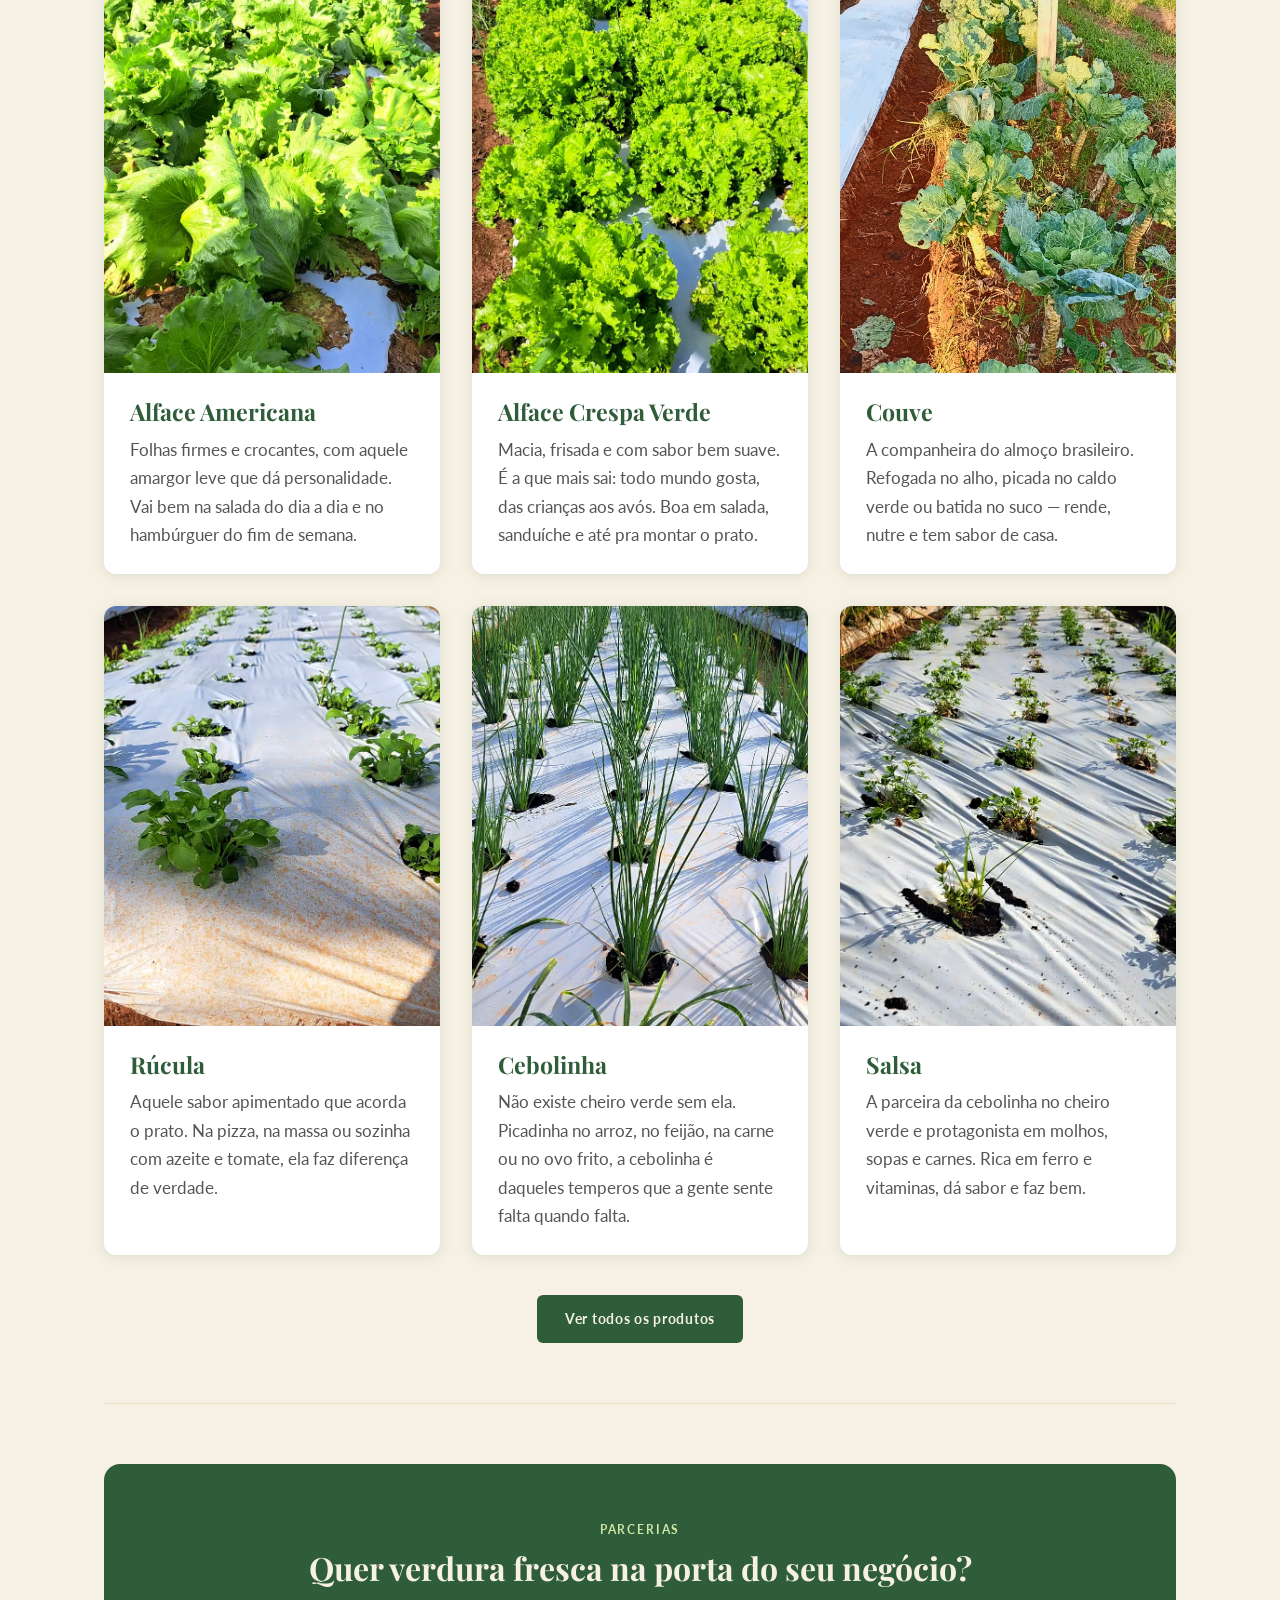
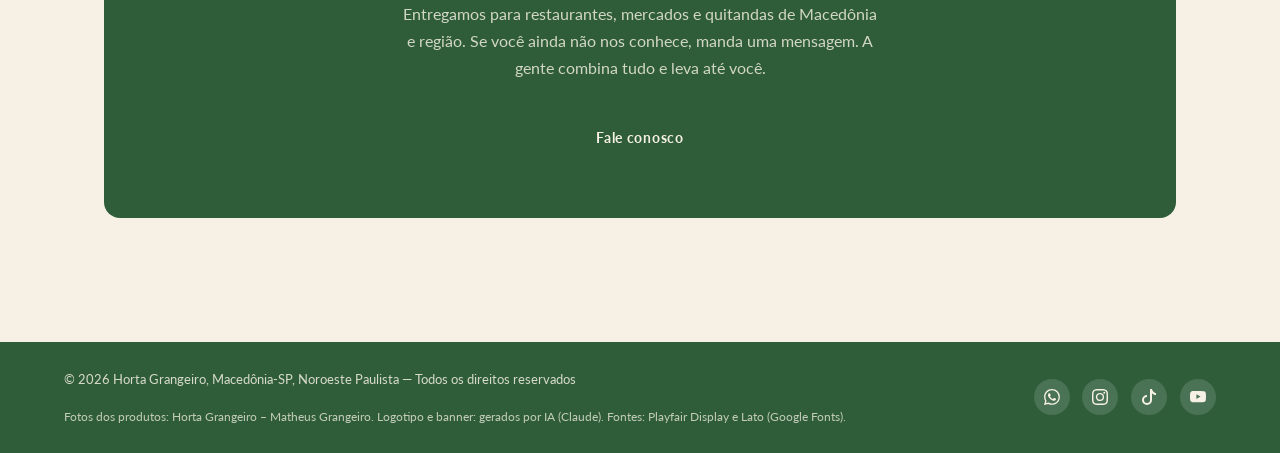
==== commit d3810a2c: "Meta tags, correções de auditoria e scroll horizontal indevido Meta tags (as 4 páginas): - Adiciona " ====
--- a/index.html
+++ b/index.html
@@ -3,16 +3,19 @@
 <head>
     <meta charset="UTF-8">
     <meta name="viewport" content="width=device-width, initial-scale=1.0">
+    <meta name="theme-color" content="#2F5D3A">
     <title>Horta Grangeiro — Verduras Frescas em Macedônia, SP</title>
     <meta name="description" content="Horta Grangeiro: hortaliças cultivadas com cuidado pela família Grangeiro em Macedônia, SP. Produtos frescos, saudáveis e direto da terra.">
     <meta property="og:title" content="Horta Grangeiro — Verduras Frescas em Macedônia, SP">
     <meta property="og:description" content="Hortaliças cultivadas com cuidado pela família Grangeiro em Macedônia, SP. Produtos frescos, saudáveis e direto da terra.">
     <meta property="og:type" content="website">
-    <meta property="og:url" content="https://matheusgrangeirodev-web.github.io/Horta-Grangeiro/">
-    <meta property="og:image" content="https://matheusgrangeirodev-web.github.io/Horta-Grangeiro/Assets/Imagens/logo-compartilhamento.jpg">
+    <meta property="og:url" content="https://matheusgrangeirodev-web.github.io/projetinho-do-grangeiro/">
+    <meta property="og:image" content="https://matheusgrangeirodev-web.github.io/projetinho-do-grangeiro/Assets/Imagens/logo-compartilhamento.jpg">
     <meta property="og:image:width" content="1200">
     <meta property="og:image:height" content="1200">
     <meta property="og:locale" content="pt_BR">
+    <meta property="og:site_name" content="Horta Grangeiro">
+    <link rel="canonical" href="https://matheusgrangeirodev-web.github.io/projetinho-do-grangeiro/">
     <link rel="icon" type="image/png" href="Assets/Imagens/Favicon/FAVICON.png">
     <link rel="preconnect" href="https://fonts.googleapis.com">
     <link rel="preconnect" href="https://fonts.gstatic.com" crossorigin>
@@ -27,7 +30,7 @@
 
     <header class="cabecalho">
         <a href="index.html" class="cabecalho-logo" aria-label="Horta Grangeiro — Voltar para a página inicial">
-            <img src="Assets/Imagens/logo-horta-grangeiro.webp" alt="Logotipo Horta Grangeiro">
+            <img src="Assets/Imagens/logo-horta-grangeiro-pequeno.webp" alt="Logotipo Horta Grangeiro" width="136" height="136">
             <span class="cabecalho-nome">Horta Grangeiro</span>
         </a>
 
@@ -74,7 +77,8 @@
                     <a href="sobre.html" class="botao botao-verde">Conheça nossa história</a>
                 </div>
                 <figure class="apresentacao-imagem">
-                    <img src="Assets/Imagens/logo-horta-grangeiro.webp" alt="Logotipo Horta Grangeiro">
+                    <img src="Assets/Imagens/logo-horta-grangeiro.webp" alt="Logotipo Horta Grangeiro"
+                         width="2048" height="2048" loading="lazy" decoding="async">
                 </figure>
             </div>
         </section>
--- a/Assets/Css/style.css
+++ b/Assets/Css/style.css
@@ -19,6 +19,10 @@
     --altura-cartao: 17rem;
 }
 
+html {
+    overflow-x: clip;
+}
+
 body {
     font-family: 'Lato', Arial, sans-serif;
     background-color: var(--creme);
@@ -319,8 +323,9 @@
     margin: 0 auto;
 }
 
-#titulo-missao {
-    margin-bottom: 2rem;
+.missao-titulo {
+    text-align: center;
+    margin-bottom: 2.5rem;
 }
 
 .grade-missao {
@@ -435,7 +440,6 @@
     gap: 2rem;
 }
 
-/* 3 por linha: 100% menos os 2 vaos de 2rem, dividido por 3 */
 .grade-destaques > .cartao-produto,
 .grade-produtos > .cartao-produto {
     flex: 0 1 calc((100% - 4rem) / 3);
@@ -740,14 +744,27 @@
     height: auto;
 }
 
+/* Indicador de foco: escuro por padrao, porque a maioria dos elementos
+   focaveis fica sobre creme ou branco. O verde-claro so alcanca os 3:1
+   exigidos pelo WCAG 1.4.11 quando o fundo adjacente e o verde-escuro. */
 .navegacao a:focus-visible,
 .botao:focus-visible,
 .link-rede-social:focus-visible,
 .cabecalho-logo:focus-visible,
+.menu-alternar:focus-visible + .menu-botao {
+    outline: 2px solid var(--verde-escuro);
+    outline-offset: 2px;
+}
+
+/* Nos blocos de fundo escuro e o contorno claro que tem contraste.
+   O botao do menu (.menu-botao) e um <label> sem tabindex: nunca recebe
+   foco diretamente, por isso nao entra aqui — quem recebe o foco de
+   verdade e o checkbox .menu-alternar, estilizando o label vizinho. */
+.cabecalho a:focus-visible,
 .menu-alternar:focus-visible + .menu-botao,
-.menu-botao:focus-visible {
-    outline: 2px solid var(--verde-claro);
-    outline-offset: 2px;
+.rodape .link-rede-social:focus-visible,
+.faixa-parceria .botao:focus-visible {
+    outline-color: var(--verde-claro);
 }
 
 .campos-formulario {
